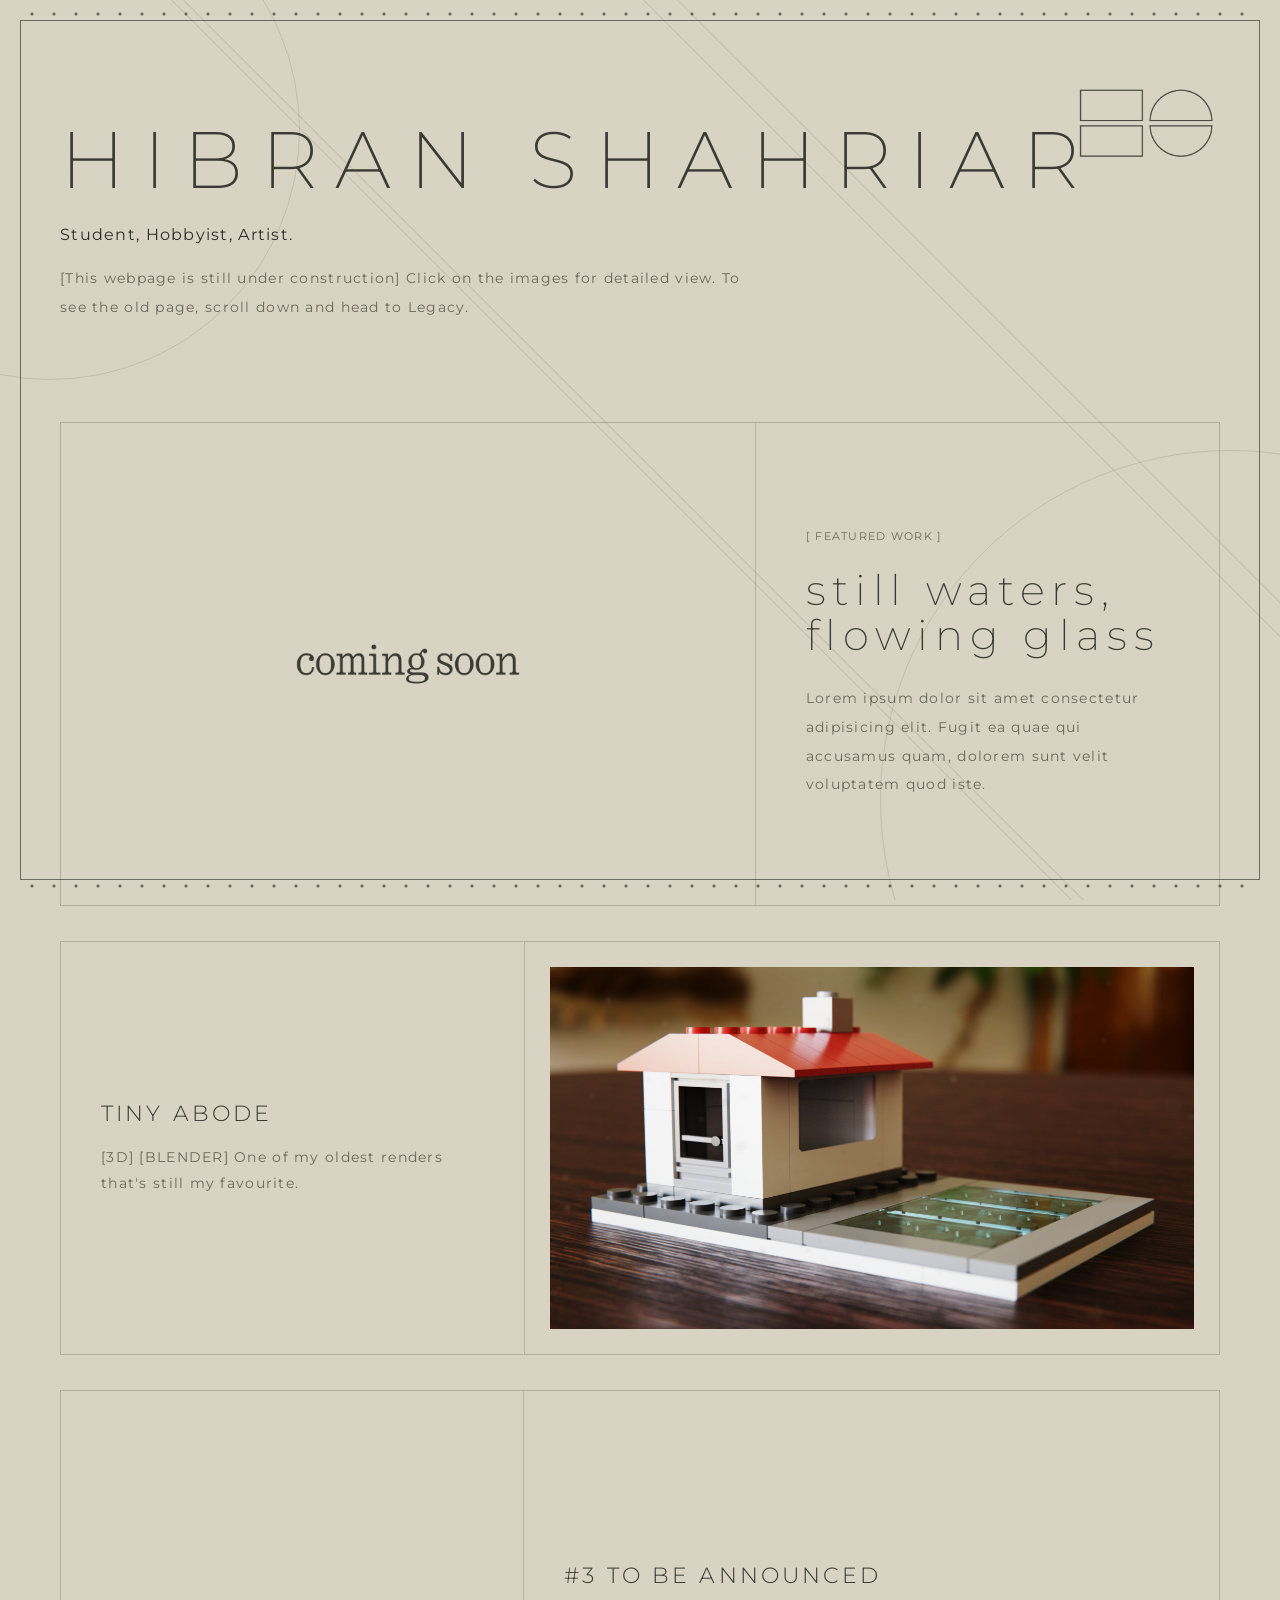
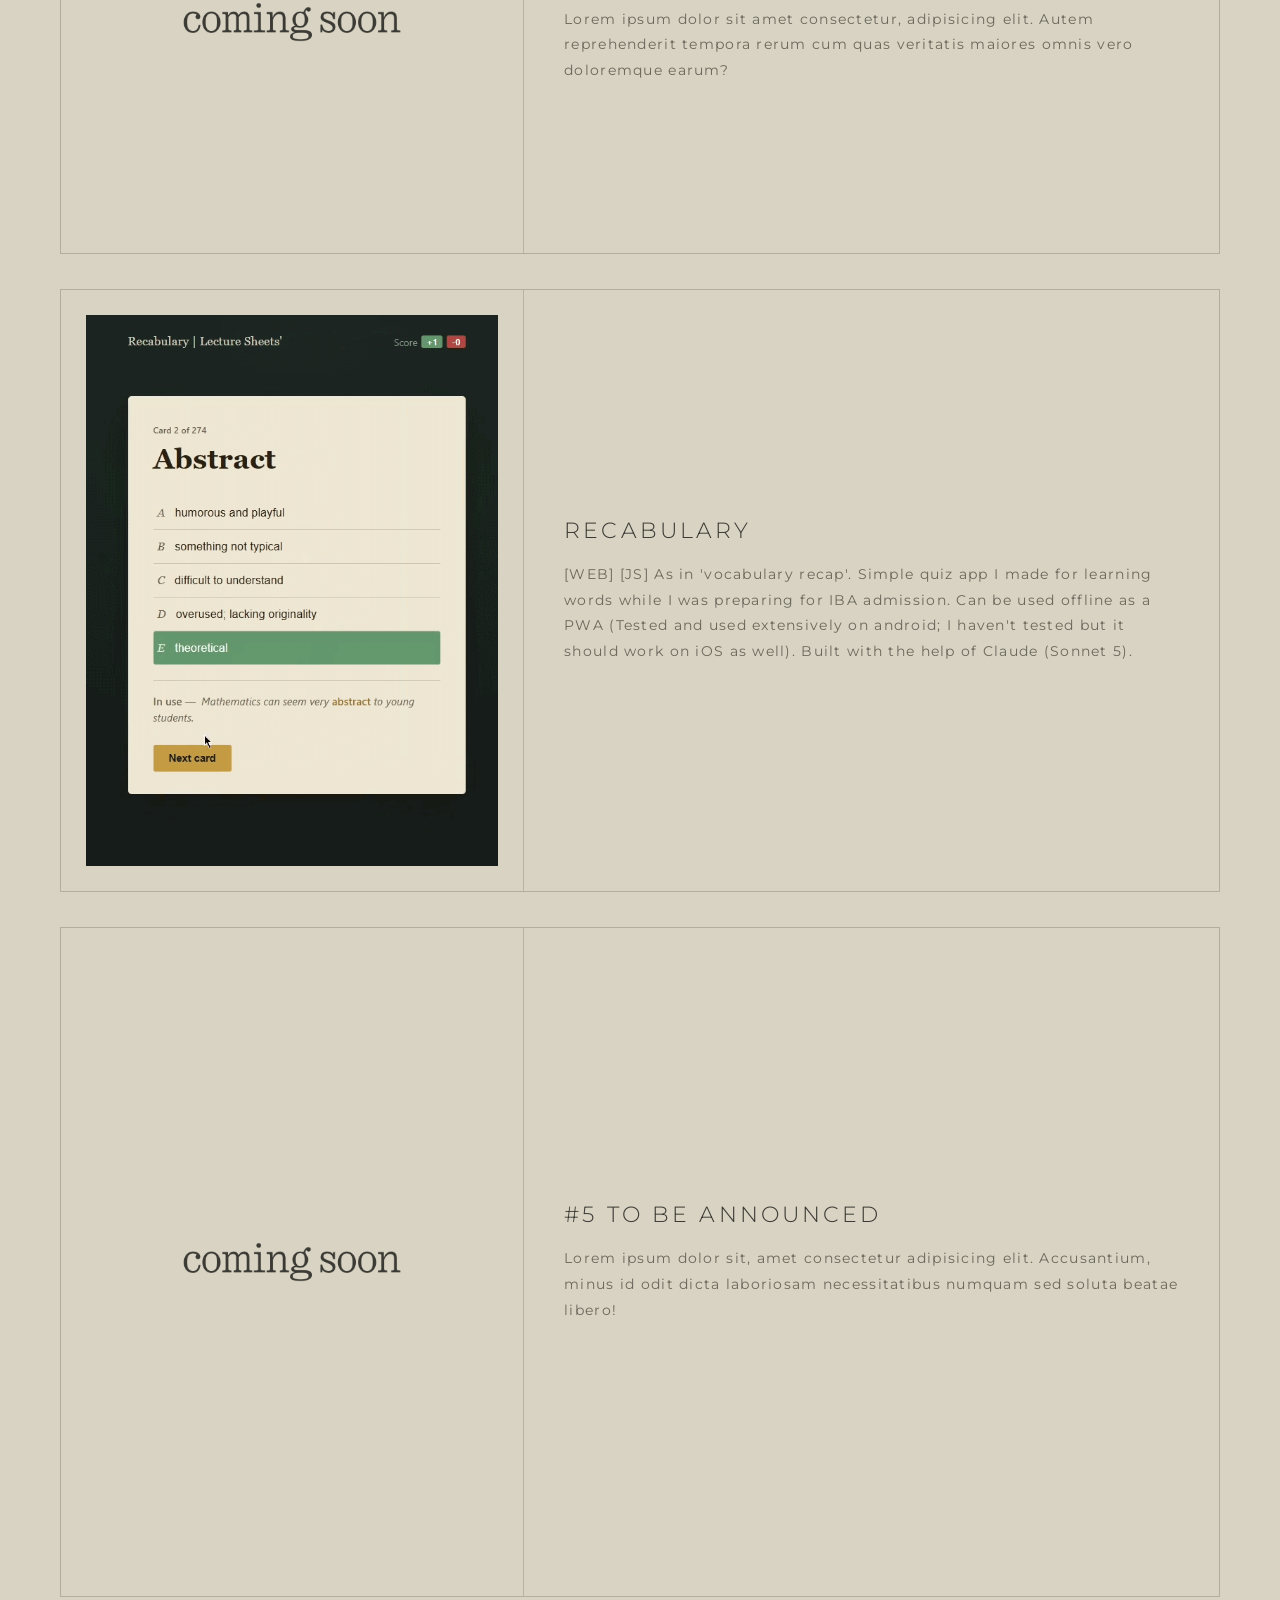
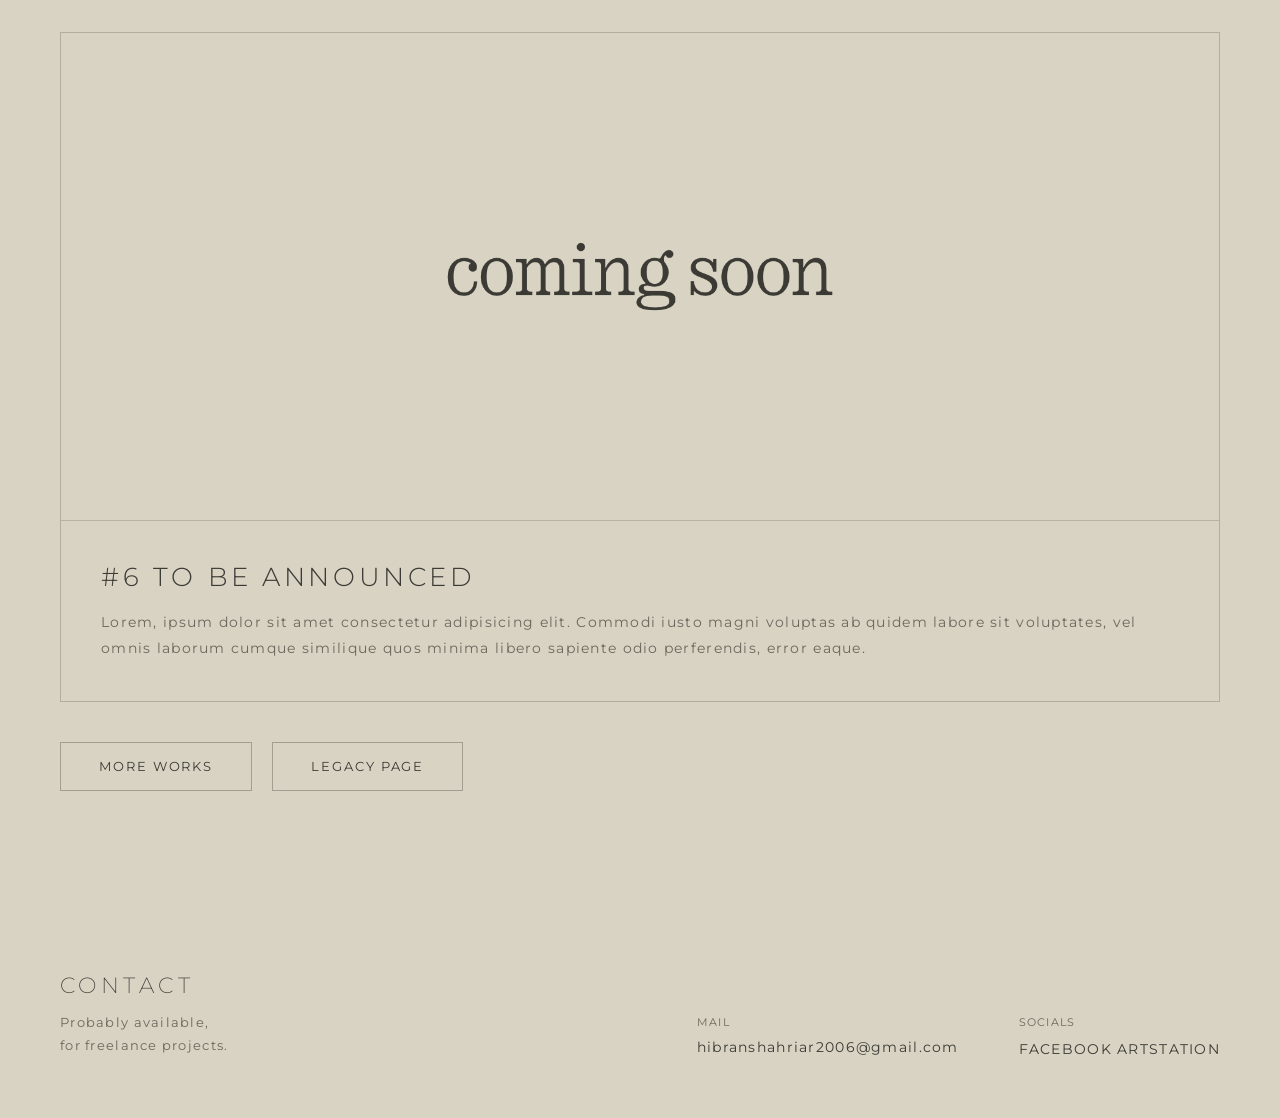
==== index.html @ c60bdb0a "Clarify construction notice on pages Updated the homepage and work details page copy to make the con" ====
<!DOCTYPE html>
<html lang="en">
<head>
<meta charset="UTF-8" />
<meta name="viewport" content="width=device-width, initial-scale=1.0" />

<title>Hibran Shahriar</title>

<link rel="preconnect" href="https://fonts.googleapis.com">
<link rel="preconnect" href="https://fonts.gstatic.com" crossorigin>

<link href="https://fonts.googleapis.com/css2?family=Montserrat:wght@200;300;400&display=swap" rel="stylesheet">
<link rel="icon" type="image/png" href="favicon.png">

<style>

:root{
    --bg: #d8d3c2;
    --text: #3b3a35;
    --muted: #6b685d;
    --line: rgba(50,50,45,0.12);
    --dark: #2d2c28;
}

*{
    margin:0;
    padding:0;
    box-sizing:border-box;
}

body{
    background: var(--bg);
    color: var(--text);
    font-family: "Montserrat", sans-serif;
    overflow-x:hidden;
    min-height:100vh;
    letter-spacing:0.08em;
    position:relative;
}

/* PAPER TEXTURE */

body::before{
    content:"";
    position:fixed;
    inset:0;
    opacity:0.08;
    pointer-events:none;

    background-image:
        repeating-linear-gradient(
            0deg,
            rgba(0,0,0,0.04) 0px,
            rgba(0,0,0,0.04) 1px,
            transparent 1px,
            transparent 3px
        ),
        repeating-linear-gradient(
            90deg,
            rgba(0,0,0,0.02) 0px,
            rgba(0,0,0,0.02) 1px,
            transparent 1px,
            transparent 4px
        );
}

/* TECHNICAL OVERLAY */

.overlay{
    position:fixed;
    inset:0;
    pointer-events:none;
    overflow:hidden;
}

.diagonal{
    position:absolute;
    width:200%;
    height:1px;
    background:var(--line);
    transform:rotate(45deg);
}

.d1{ top:10%; left:-40%; }
.d2{ top:28%; left:-30%; }
.d3{ top:52%; left:-50%; }
.d4{ top:72%; left:-35%; }

.circle{
    position:absolute;
    border:1px solid var(--line);
    border-radius:50%;
}

.c1{
    width:700px;
    height:700px;
    right:-300px;
    bottom:-250px;
}

.c2{
    width:500px;
    height:500px;
    left:-200px;
    top:-120px;
}

/* FRAME */

.frame{
    position:fixed;
    inset:20px;
    border:1px solid rgba(20,20,20,0.55);
    pointer-events:none;
}

.frame::before,
.frame::after{
    content:"";
    position:absolute;
    left:0;
    width:100%;
    height:10px;

    background-image:
    radial-gradient(circle, rgba(30,30,30,0.6) 1px, transparent 2px);

    background-size:22px 10px;
}

.frame::before{
    top:-12px;
}

.frame::after{
    bottom:-12px;
}

/* MAIN */

main{
    width:min(1400px, calc(100% - 120px));
    margin:0 auto;
    padding-top:120px;
    padding-bottom:180px;
}

/* HERO */

.hero{
    margin-bottom:100px;
}

.hero-title{
    font-size:5rem;
    font-weight:200;
    letter-spacing:0.22em;
    line-height:1;
    margin-bottom:25px;
}

.hero-oneliner{
    font-size:1rem;
    color:var(--dark);
    margin-bottom:20px;
}

.hero-description{
    max-width:700px;
    color:var(--muted);
    line-height:2;
    font-size:0.9rem;
}

/* WORKS */

.works{
    display:flex;
    flex-direction:column;
    gap:35px;
}

/* FEATURED CARD */

.featured-card{
    display:grid;
    grid-template-columns:60% 40%;
    border:1px solid rgba(0,0,0,0.18);
    min-height:420px;
}

.featured-image{
    display:flex;
    justify-content:center;
    align-items:center;
    padding:30px;
    border-right:1px solid rgba(0,0,0,0.15);
    min-width:0;
}

.featured-image a{
    width:100%;
    height:100%;
    display:flex;
    justify-content:center;
    align-items:center;
}

.featured-image img{
    max-width:100%;
    max-height:100%;
    object-fit:contain;
    display:block;
}

.featured-content{
    padding:50px;
    display:flex;
    flex-direction:column;
    justify-content:center;
    min-width:0;
}

.featured-label{
    font-size:0.7rem;
    color:var(--muted);
    margin-bottom:25px;
}

.featured-title{
    font-size:2.6rem;
    font-weight:200;
    letter-spacing:0.16em;
    line-height:1.1;
    margin-bottom:25px;
    overflow-wrap:break-word;
}

.featured-description{
    color:var(--muted);
    line-height:2;
    font-size:0.9rem;
}

/* SMALL WORKS */

.work-card{
    display:grid;
    grid-template-columns:40% 60%;
    border:1px solid rgba(0,0,0,0.18);
    min-height:240px;
}

.work-image{
    padding:25px;
    border-right:1px solid rgba(0,0,0,0.15);

    display:flex;
    justify-content:center;
    align-items:center;
    min-width:0;
}

.work-image a{
    width:100%;
    height:100%;
    display:flex;
    justify-content:center;
    align-items:center;
}

.work-image img{
    max-width:100%;
    max-height:100%;
    object-fit:contain;
    display:block;
}

.work-content{
    padding:40px;
    display:flex;
    flex-direction:column;
    justify-content:center;
    min-width:0;
}

.work-title{
    font-size:1.4rem;
    font-weight:300;
    letter-spacing:0.14em;
    margin-bottom:18px;
    overflow-wrap:break-word;
}

.work-description{
    color:var(--muted);
    line-height:1.9;
    font-size:0.85rem;
}

/* BUTTONS */

.button-row{
    margin-top:40px;
    display:flex;
    gap:20px;
}

.ui-button{
    background:none;
    border:1px solid rgba(0,0,0,0.25);
    color:var(--text);

    padding:16px 38px;

    font-family:inherit;
    font-size:0.8rem;
    letter-spacing:0.15em;

    cursor:pointer;
    transition:0.25s;
}

.ui-button:hover{
    background:rgba(0,0,0,0.08);
}

/* FOOTER */

footer{
    width:min(1400px, calc(100% - 120px));
    margin:0 auto;

    padding-bottom:60px;

    display:flex;
    justify-content:space-between;
    align-items:flex-end;
}

.footer-left h2{
    font-size:1.4rem;
    font-weight:200;
    letter-spacing:0.2em;
    margin-bottom:12px;
}

.footer-left p{
    color:var(--muted);
    line-height:1.8;
    font-size:0.8rem;
}

.footer-right{
    display:flex;
    gap:60px;
}

.footer-block span{
    display:block;
    margin-bottom:10px;
    color:var(--muted);
    font-size:0.7rem;
}

.footer-block a,
.footer-block p{
    font-size:0.85rem;
    color:var(--text);
    text-decoration:none;
}

/* RESPONSIVE */

@media(max-width:1000px){

    .featured-card,
    .work-card{
        grid-template-columns:1fr;
    }

    .featured-image,
    .work-image{
        border-right:none;
        border-bottom:1px solid rgba(0,0,0,0.15);
    }

    .hero-title{
        font-size:3rem;
    }
}

/* Featured title is 2.6rem with wide letter-spacing, so a single long
   word (e.g. "ANNOUNCED") needs more width than the 40% content column
   has between roughly 1001px and 1200px viewport width. Step it down
   just in that range so it wraps cleanly instead of forcing the column
   wider than the card. */
@media(min-width:1001px) and (max-width:1200px){
    .featured-title{
        font-size:1.9rem;
    }
}

@media(max-width:480px){
    .featured-title{
        font-size:1.4rem;
    }
}

@media(max-width:700px){

    main,
    footer{
        width:calc(100% - 50px);
    }

    .hero-title{
        font-size:2.3rem;
    }

    .button-row{
        flex-direction:column;
    }

    footer{
        flex-direction:column;
        align-items:flex-start;
        gap:40px;
    }

    .footer-right{
        flex-direction:column;
        gap:25px;
    }
}

.top-logo{
    position:fixed;
    top:48px;
    right:60px;

    width:150px;
    height:150px;

    display:flex;
    justify-content:center;
    align-items:center;

    z-index:50;
}

.top-logo img{
    width:100%;
    height:100%;
    object-fit:contain;

    opacity:0.9;
}


/* RESPONSIVE */

@media(max-width:700px){

    .top-logo{
        top:35px;
        right:25px;

        width:34px;
        height:34px;
    }

}

.ui-button{
    display:inline-flex;
    justify-content:center;
    align-items:center;

    text-decoration:none;
}

.work-card.reverse .work-image{
    order:2;
    border-right:none;
    border-left:1px solid rgba(0,0,0,0.15);
}

.work-card.reverse .work-content{
    order:1;
}

/* On mobile the card stacks into a single column. Without this, the
   unconditional order/border rules above (needed for the desktop
   side-by-side reverse layout) would carry over and put the text
   above the image, with a stray left border, on every reverse card. */
@media(max-width:1000px){
    .work-card.reverse .work-image{
        order:0;
        border-left:none;
        border-right:none;
        border-bottom:1px solid rgba(0,0,0,0.15);
    }

    .work-card.reverse .work-content{
        order:0;
    }
}

.vertical-work-card{
    border:1px solid rgba(0,0,0,0.18);

    display:flex;
    flex-direction:column;

    min-height:500px;
}

.vertical-work-image{
    width:100%;

    padding:30px;

    border-bottom:1px solid rgba(0,0,0,0.15);

    display:flex;
    justify-content:center;
    align-items:center;
}

.vertical-work-image a{
    width:100%;

    display:flex;
    justify-content:center;
    align-items:center;
}

.vertical-work-image img{
    width:100%;
    height:auto;

    display:block;

    object-fit:contain;
}

.vertical-work-content{
    padding:40px;
}

.vertical-work-title{
    font-size:1.6rem;
    font-weight:300;
    letter-spacing:0.14em;

    margin-bottom:18px;
    overflow-wrap:break-word;
}

.vertical-work-description{
    color:var(--muted);

    line-height:1.9;

    font-size:0.85rem;
}

</style>
</head>

<body>

<div class="overlay">
    <div class="diagonal d1"></div>
    <div class="diagonal d2"></div>
    <div class="diagonal d3"></div>
    <div class="diagonal d4"></div>

    <div class="circle c1"></div>
    <div class="circle c2"></div>
</div>

<div class="frame"></div>

<div class="top-logo">
    <img src="logo_s.png" alt="Logo">
</div>

<main>

    <section class="hero">

        <h1 class="hero-title">
            HIBRAN SHAHRIAR
        </h1>

        <p class="hero-oneliner">
            Student, Hobbyist, Artist.
        </p>

        <p class="hero-description">
            [This webpage is still under construction] Click on the images for detailed view. To see the old page, scroll down and head to Legacy.
        </p>

    </section>

    <section class="works">

        <article class="featured-card">

            <div class="featured-image">
                <a href="#">
                    <img src="tba_h.png">
                </a>
            </div>

            <div class="featured-content">

                <div class="featured-label">
                    [ FEATURED WORK ]
                </div>

                <h2 class="featured-title">
                    still waters,<br>
                    flowing glass
                </h2>

                <p class="featured-description">
                    Lorem ipsum dolor sit amet consectetur adipisicing elit. Fugit ea quae qui accusamus quam, dolorem sunt velit voluptatem quod iste.
                </p>

            </div>

        </article>

        <article class="work-card reverse">
            <div class="work-image">
                <a href="https://www.artstation.com/artwork/PoAOP1" target="_blank">
                    <img src="./assets/tiny_abode.jpg">
                </a>
            </div>

            <div class="work-content">

                <h3 class="work-title">
                    TINY ABODE
                </h3>

                <p class="work-description">
                    [3D] [BLENDER] One of my oldest renders that's still my favourite.
                </p>

            </div>
        </article>

        <article class="work-card">

            <div class="work-image">
                <a href="#">
                    <img src="tba_s.png">
                </a>
            </div>

            <div class="work-content">

                <h3 class="work-title">
                    #3 TO BE ANNOUNCED
                </h3>

                <p class="work-description">
                    Lorem ipsum dolor sit amet consectetur, adipisicing elit. Autem reprehenderit tempora rerum cum quas veritatis maiores omnis vero doloremque earum?
                </p>

            </div>

        </article>

        <article class="work-card">

            <div class="work-image">
                <a href="https://hibranshahriar.github.io/recabulary/" target="_blank">
                    <img src="./assets/rb_play.gif">
                </a>
            </div>

            <div class="work-content">

                <h3 class="work-title">
                    RECABULARY
                </h3>

                <p class="work-description">
                    [WEB] [JS] As in 'vocabulary recap'. Simple quiz app I made for learning words while I was preparing for IBA admission. Can be used offline as a PWA (Tested and used extensively on android; I haven't tested but it should work on iOS as well). Built with the help of Claude (Sonnet 5).

            </div>

        </article>

        <article class="work-card">

            <div class="work-image">
                <a href="#">
                    <img src="tba_p.png">
                </a>
            </div>

            <div class="work-content">

                <h3 class="work-title">
                    #5 TO BE ANNOUNCED
                </h3>

                <p class="work-description">
                    Lorem ipsum dolor sit, amet consectetur adipisicing elit. Accusantium, minus id odit dicta laboriosam necessitatibus numquam sed soluta beatae libero!
                </p>

            </div>

        </article>

        <article class="vertical-work-card">

            <div class="vertical-work-image">
                <a href="#">
                    <img src="tba_w.png" alt="">
                </a>
            </div>

            <div class="vertical-work-content">

                <h3 class="vertical-work-title">
                    #6 TO BE ANNOUNCED
                </h3>

                <p class="vertical-work-description">
                    Lorem, ipsum dolor sit amet consectetur adipisicing elit. Commodi iusto magni voluptas ab quidem labore sit voluptates, vel omnis laborum cumque similique quos minima libero sapiente odio perferendis, error eaque.
                </p>

            </div>

        </article>

    </section>

    <div class="button-row">

        <a href="./more/index.html" class="ui-button">
            MORE WORKS
        </a>

        <a href="./legacy/index.html" class="ui-button" target="_blank">
            LEGACY PAGE
        </a>

    </div>

</main>

<footer>

    <div class="footer-left">

        <h2>
            CONTACT
        </h2>

        <p>
            Probably available,<br>
            for freelance projects.
        </p>

    </div>

    <div class="footer-right">

        <div class="footer-block">
            <span>MAIL</span>
            <p>hibranshahriar2006@gmail.com</p>
        </div>

        <div class="footer-block">
            <span>SOCIALS</span>
            <a href="https://www.facebook.com/hibran.shahriar" target="_blank">FACEBOOK</a>
            <a href="https://www.artstation.com/epycxt" target="_blank">ARTSTATION</a>
        </div>

    </div>

</footer>

</body>
</html>
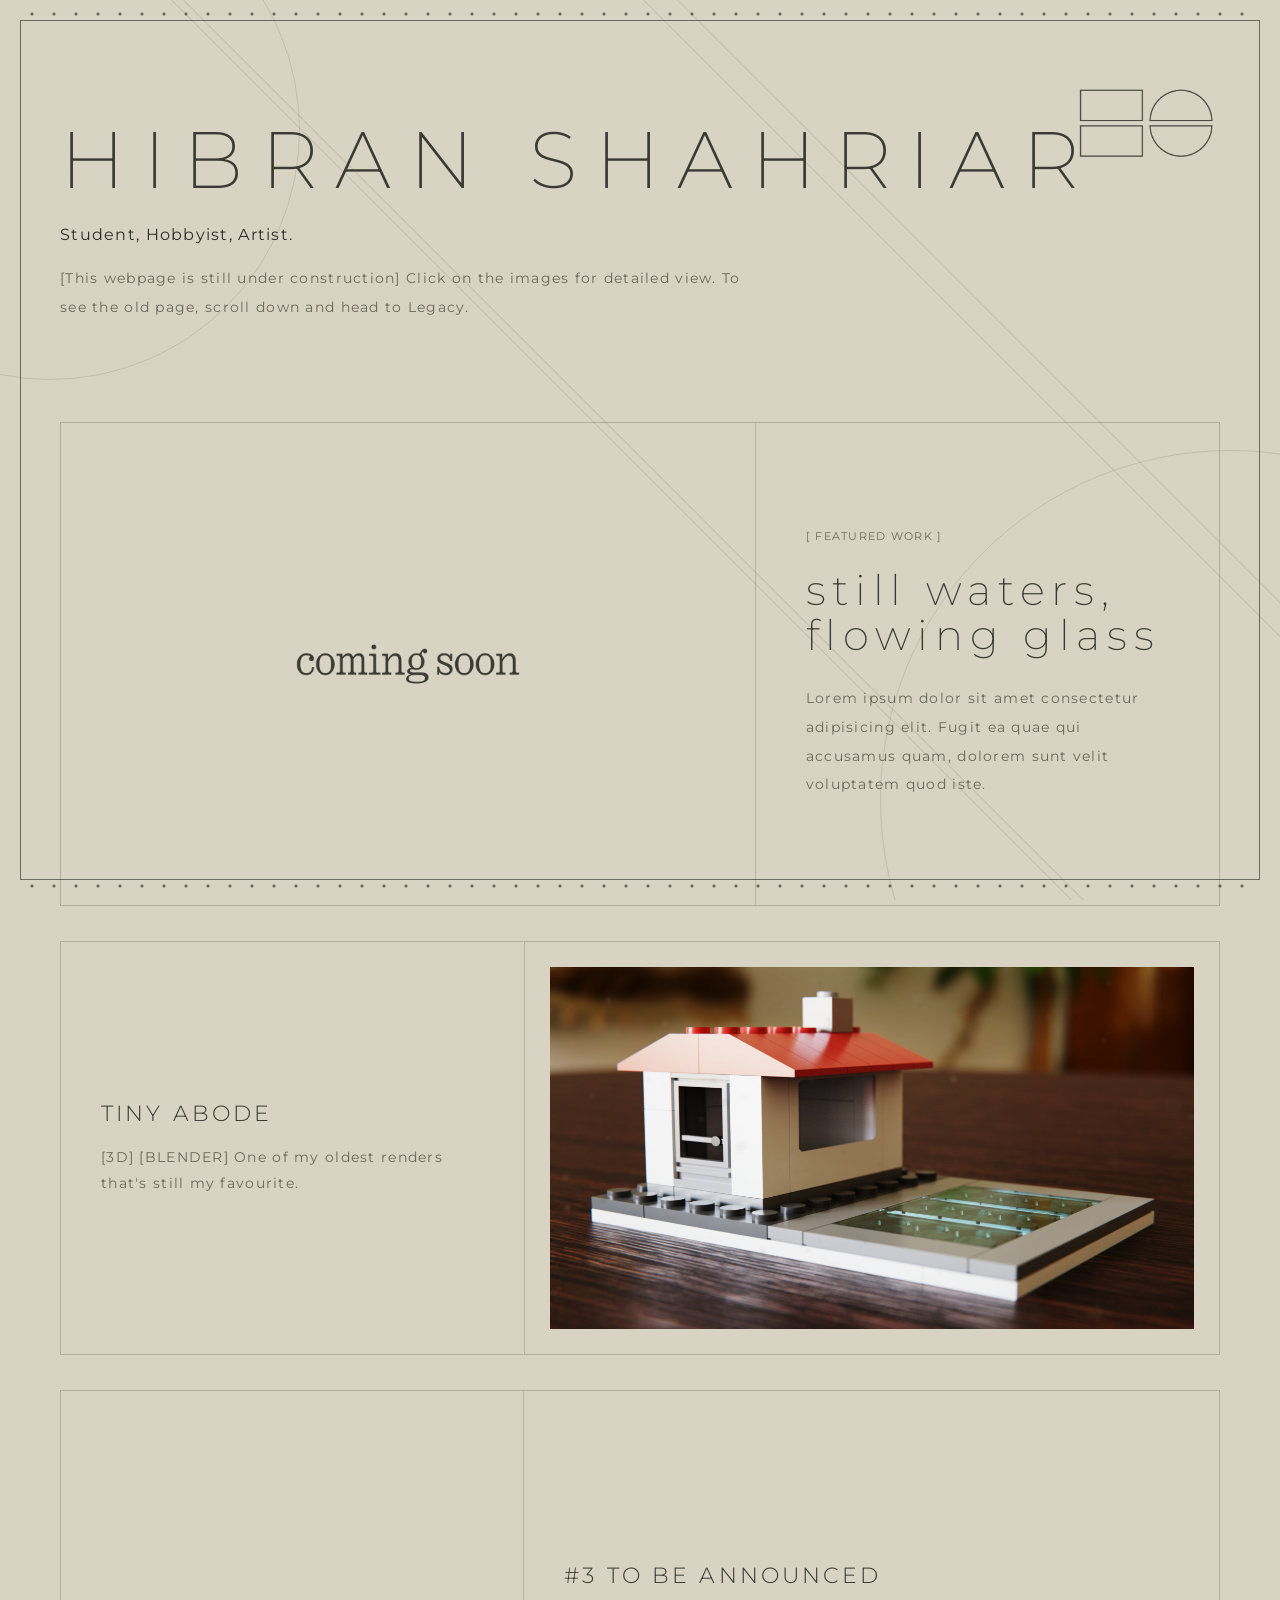
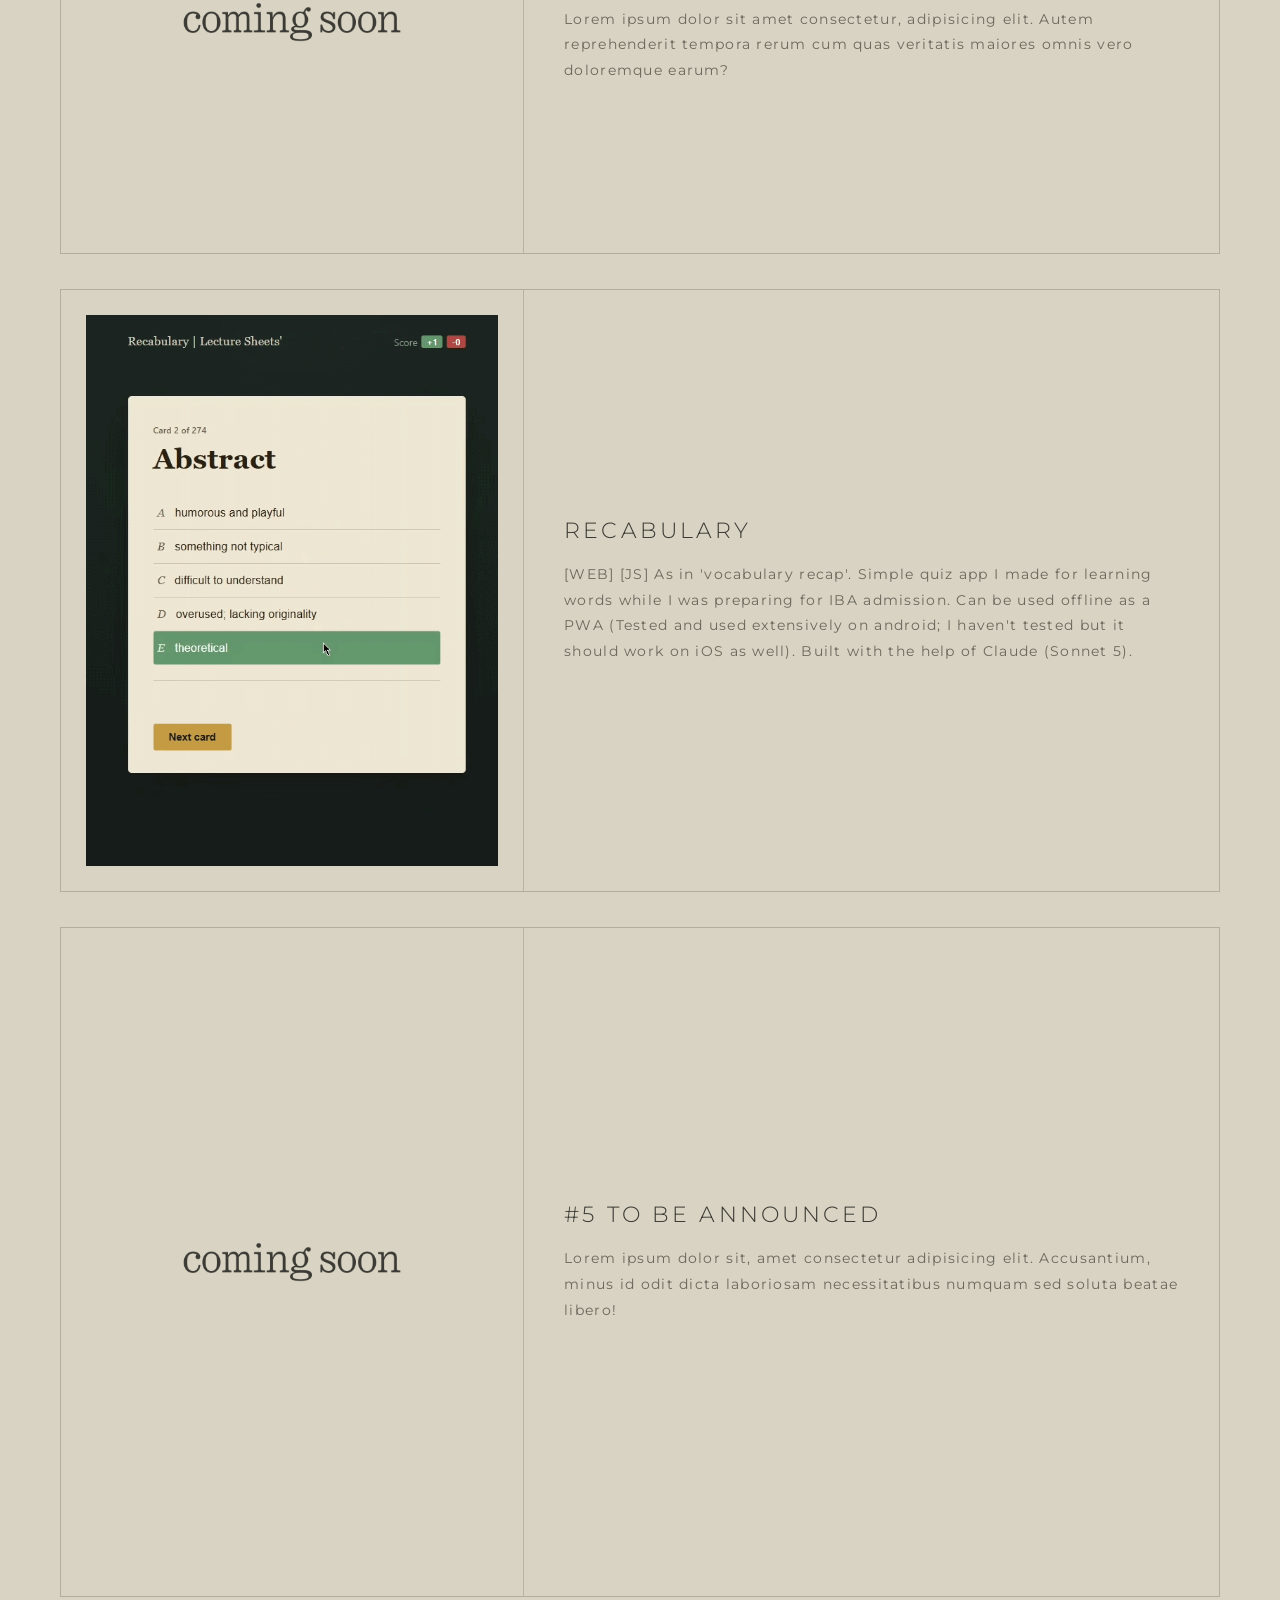
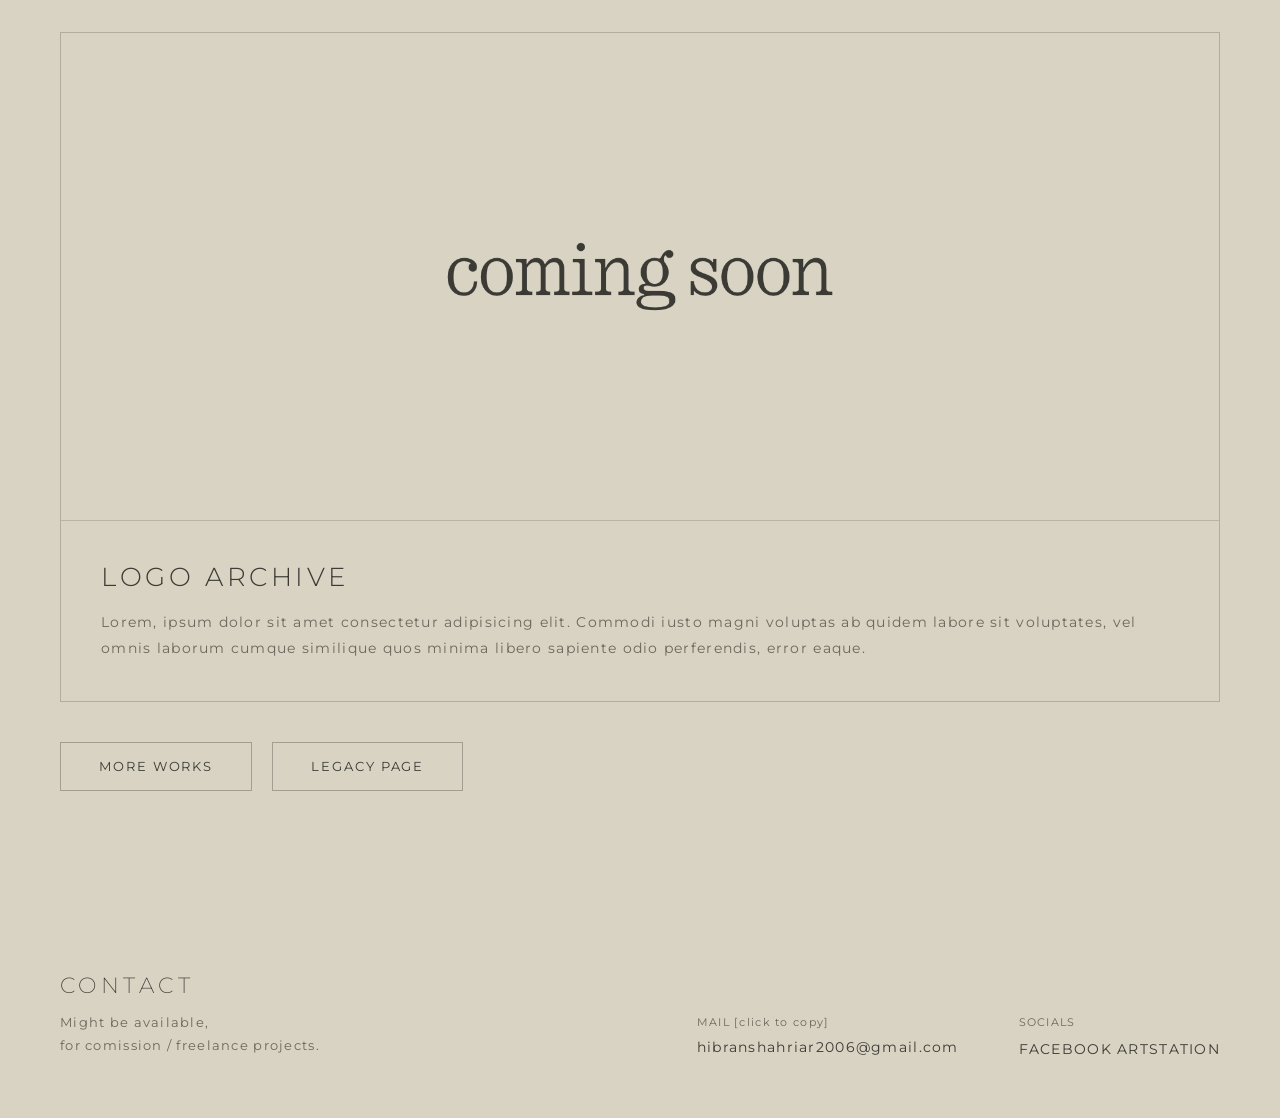
==== commit e00d2a5d: "Add logo archive and email copy interaction This adds a new logo archive page with bundled logo asse" ====
--- a/index.html
+++ b/index.html
@@ -567,6 +567,19 @@
     font-size:0.85rem;
 }
 
+.copy-email{
+    cursor:pointer;
+    transition:color 0.25s;
+}
+
+.copy-email:hover{
+    color:var(--dark);
+}
+
+.copy-email.copied{
+    color:#a87d2f;
+}
+
 </style>
 </head>
 
@@ -723,7 +736,7 @@
         <article class="vertical-work-card">
 
             <div class="vertical-work-image">
-                <a href="#">
+                <a href="./logos/logos.html">
                     <img src="tba_w.png" alt="">
                 </a>
             </div>
@@ -731,7 +744,7 @@
             <div class="vertical-work-content">
 
                 <h3 class="vertical-work-title">
-                    #6 TO BE ANNOUNCED
+                    LOGO ARCHIVE
                 </h3>
 
                 <p class="vertical-work-description">
@@ -767,8 +780,8 @@
         </h2>
 
         <p>
-            Probably available,<br>
-            for freelance projects.
+            Might be available,<br>
+            for comission / freelance projects.
         </p>
 
     </div>
@@ -776,8 +789,8 @@
     <div class="footer-right">
 
         <div class="footer-block">
-            <span>MAIL</span>
-            <p>hibranshahriar2006@gmail.com</p>
+            <span>MAIL [click to copy]</span>
+            <p class="copy-email" data-email="hibranshahriar2006@gmail.com" tabindex="0" role="button" title="Click to copy">hibranshahriar2006@gmail.com</p>
         </div>
 
         <div class="footer-block">
@@ -790,5 +803,48 @@
 
 </footer>
 
+<script>
+function copyEmail(el){
+    const email = el.dataset.email;
+
+    function showCopied(){
+        el.textContent = "Copied!";
+        el.classList.add("copied");
+        clearTimeout(el._copyTimeout);
+        el._copyTimeout = setTimeout(() => {
+            el.textContent = email;
+            el.classList.remove("copied");
+        }, 1500);
+    }
+
+    if (navigator.clipboard && navigator.clipboard.writeText){
+        navigator.clipboard.writeText(email).then(showCopied).catch(() => fallbackCopy(email, showCopied));
+    } else {
+        fallbackCopy(email, showCopied);
+    }
+}
+
+function fallbackCopy(text, done){
+    const temp = document.createElement("textarea");
+    temp.value = text;
+    temp.style.position = "fixed";
+    temp.style.opacity = "0";
+    document.body.appendChild(temp);
+    temp.select();
+    try { document.execCommand("copy"); done(); } catch (e) {}
+    document.body.removeChild(temp);
+}
+
+document.querySelectorAll(".copy-email").forEach(el => {
+    el.addEventListener("click", () => copyEmail(el));
+    el.addEventListener("keydown", e => {
+        if (e.key === "Enter" || e.key === " "){
+            e.preventDefault();
+            copyEmail(el);
+        }
+    });
+});
+</script>
+
 </body>
 </html>
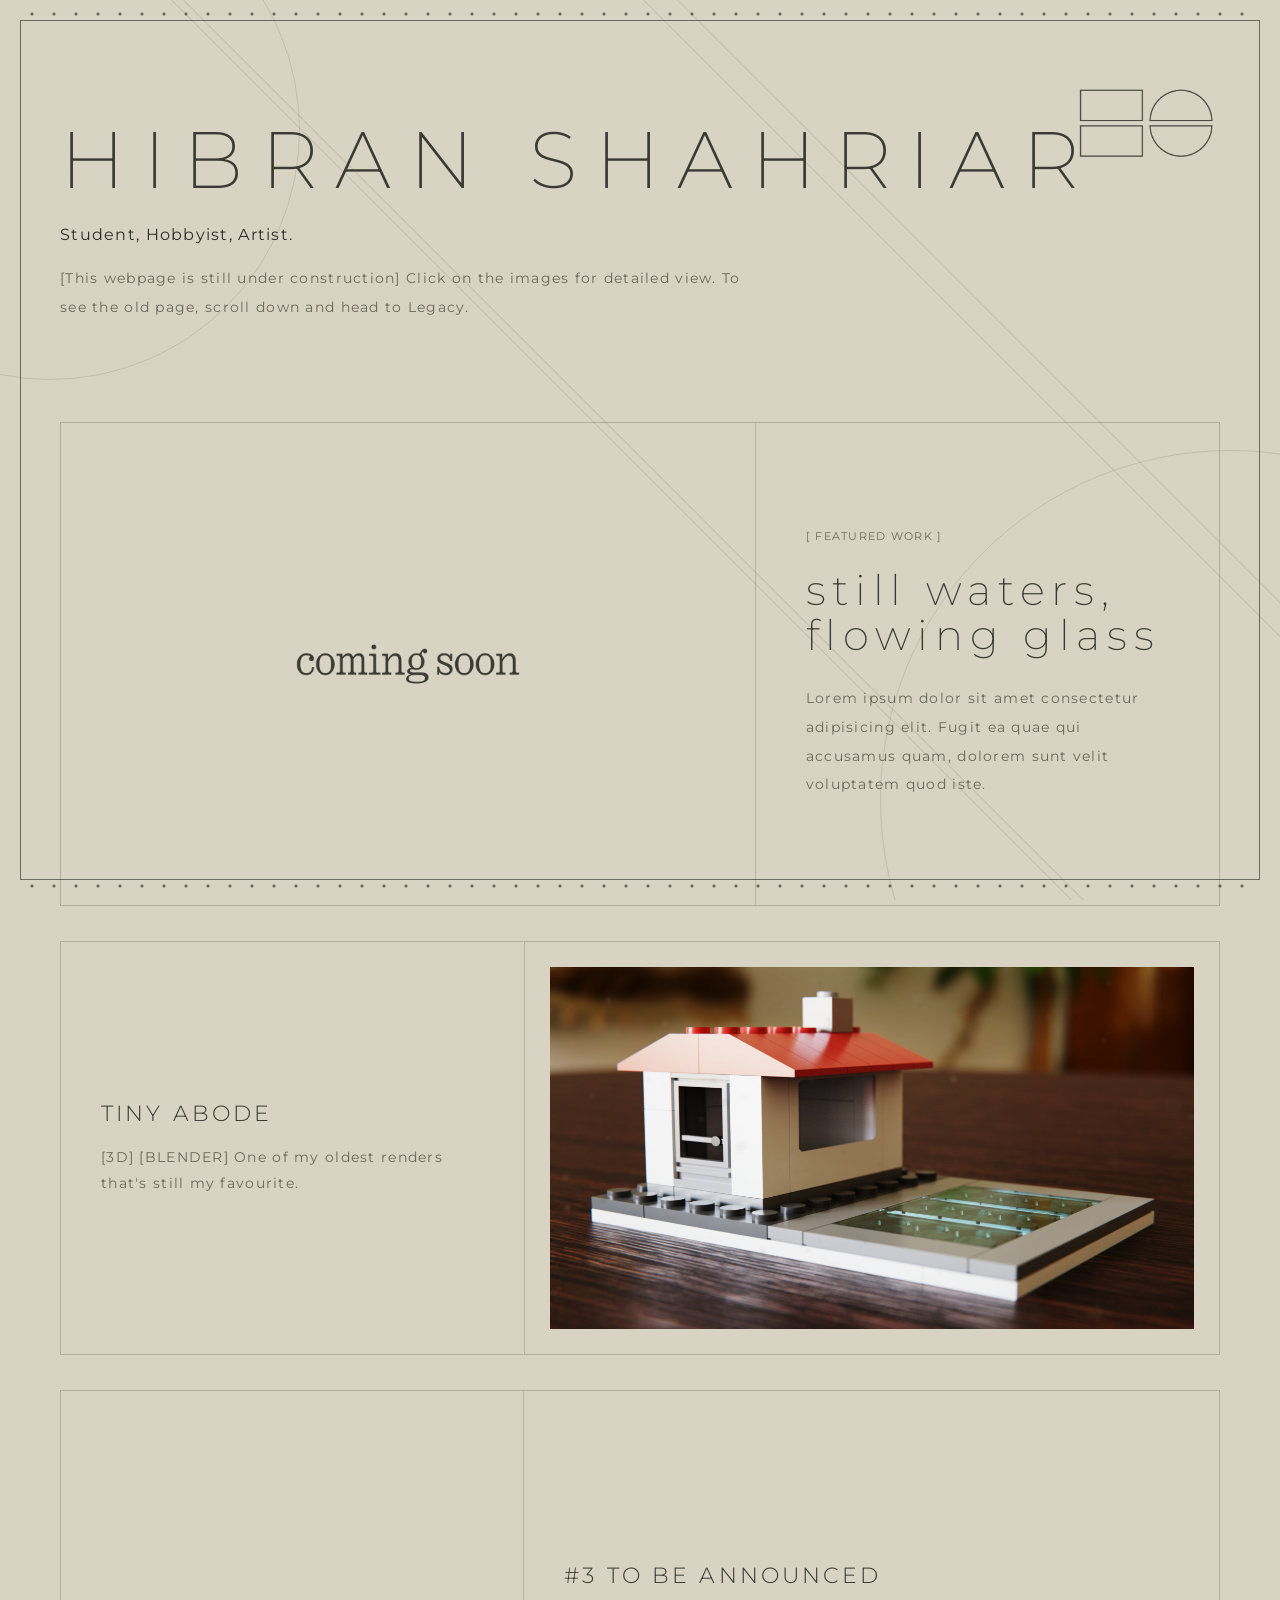
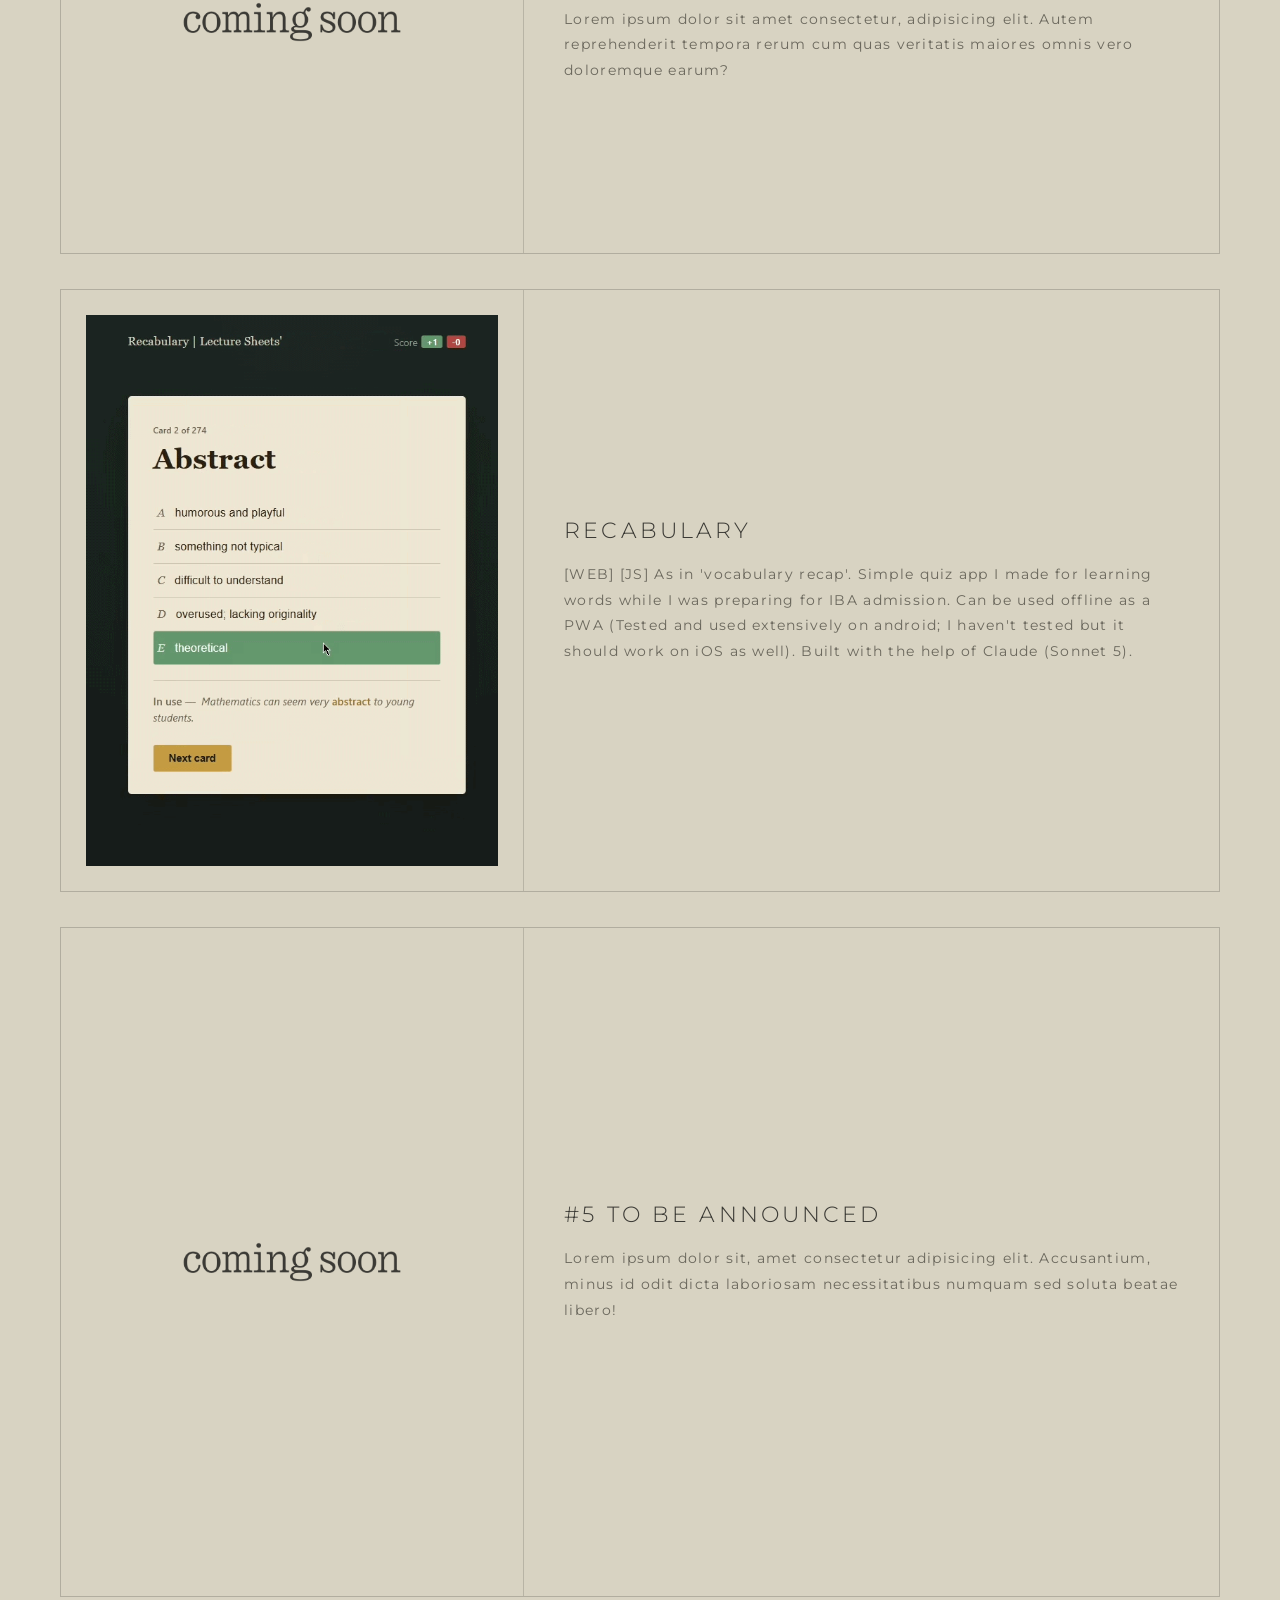
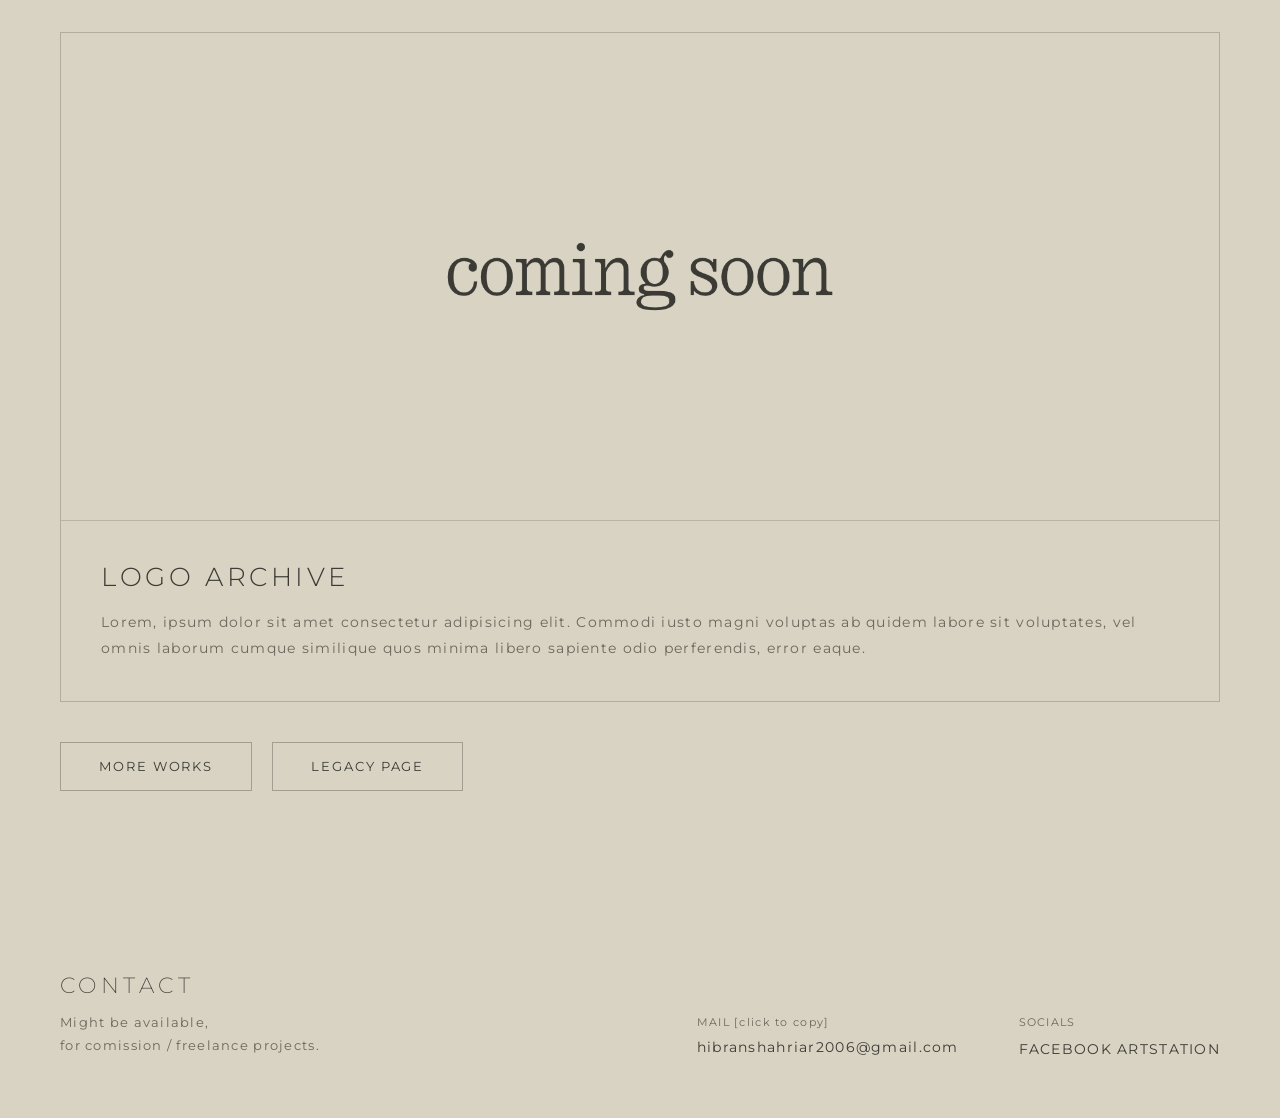
==== commit 7231f0d6: "Update links and copy feedback text This commit updates internal navigation links to use directory-s" ====
--- a/index.html
+++ b/index.html
@@ -736,7 +736,7 @@
         <article class="vertical-work-card">
 
             <div class="vertical-work-image">
-                <a href="./logos/logos.html">
+                <a href="./logos/">
                     <img src="tba_w.png" alt="">
                 </a>
             </div>
@@ -759,11 +759,11 @@
 
     <div class="button-row">
 
-        <a href="./more/index.html" class="ui-button">
+        <a href="./more/" class="ui-button">
             MORE WORKS
         </a>
 
-        <a href="./legacy/index.html" class="ui-button" target="_blank">
+        <a href="./legacy/" class="ui-button" target="_blank">
             LEGACY PAGE
         </a>
 
@@ -808,7 +808,7 @@
     const email = el.dataset.email;
 
     function showCopied(){
-        el.textContent = "Copied!";
+        el.textContent = "[copied]";
         el.classList.add("copied");
         clearTimeout(el._copyTimeout);
         el._copyTimeout = setTimeout(() => {
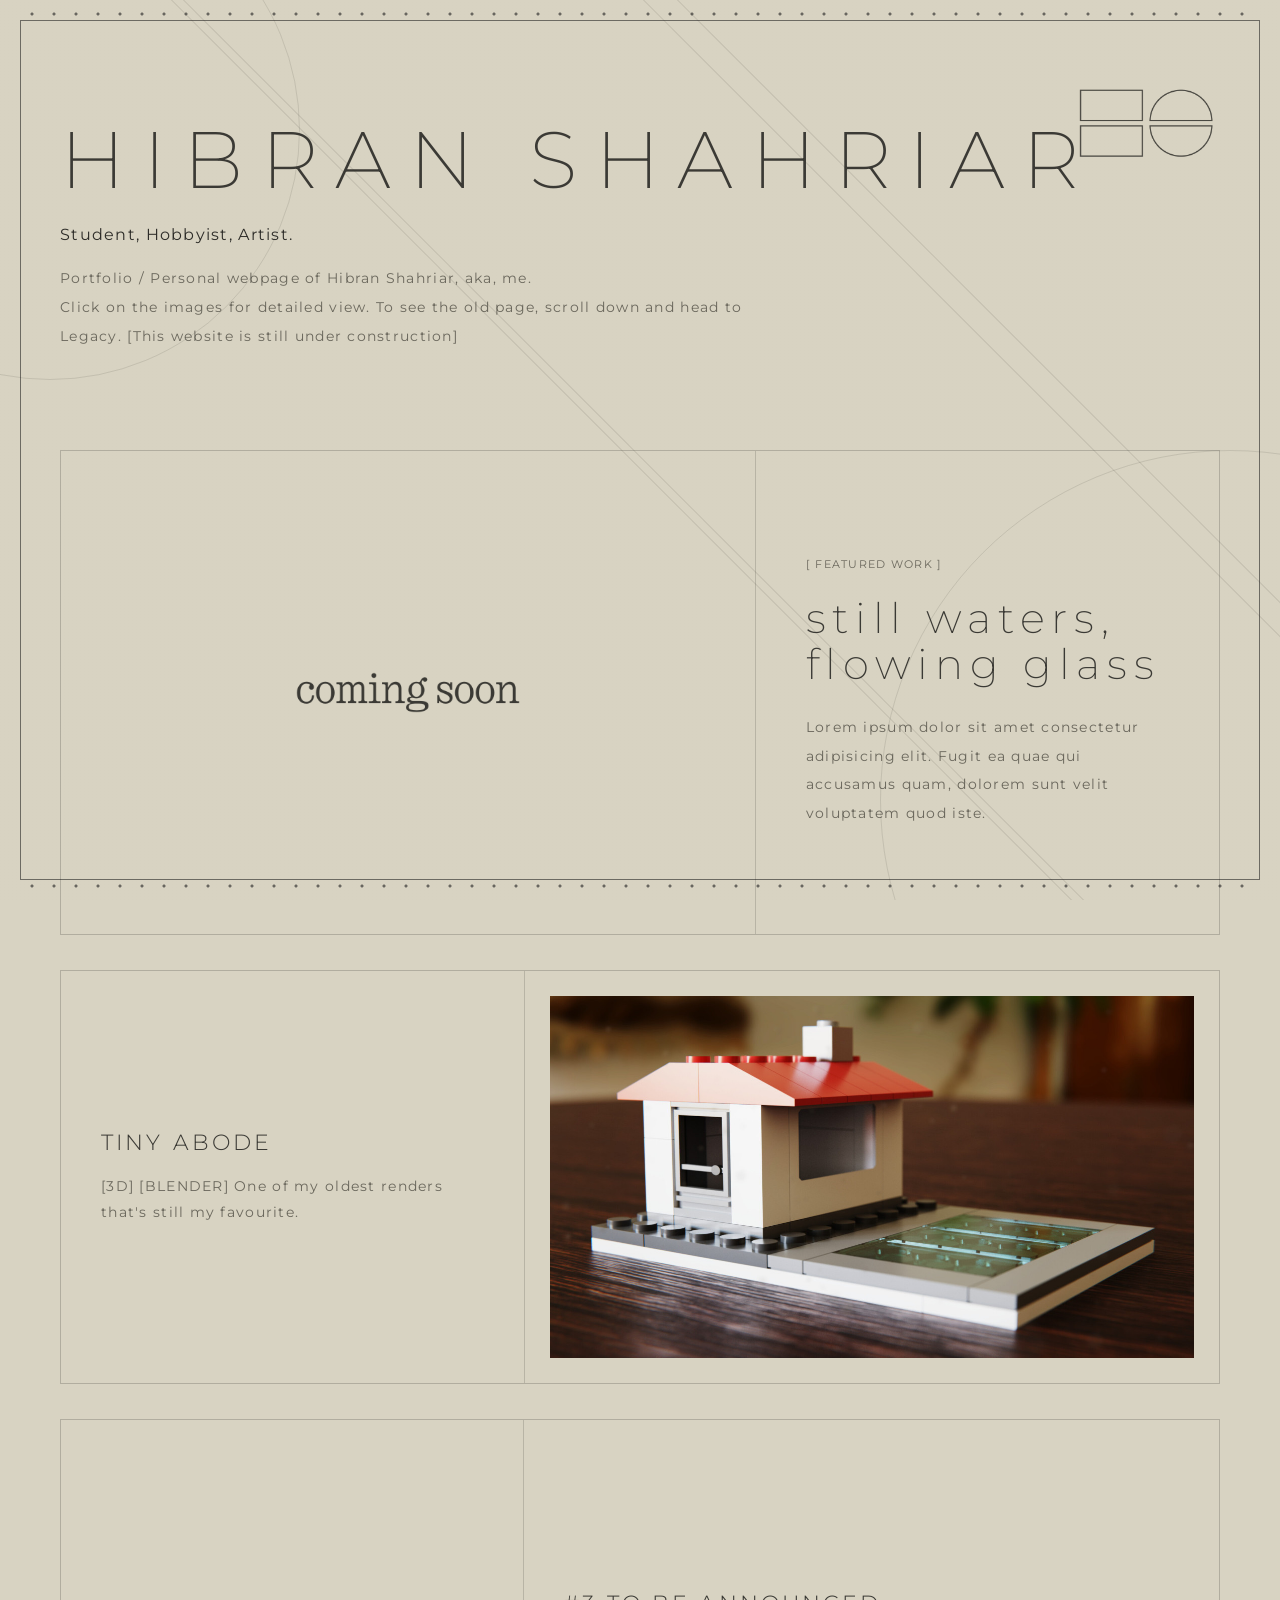
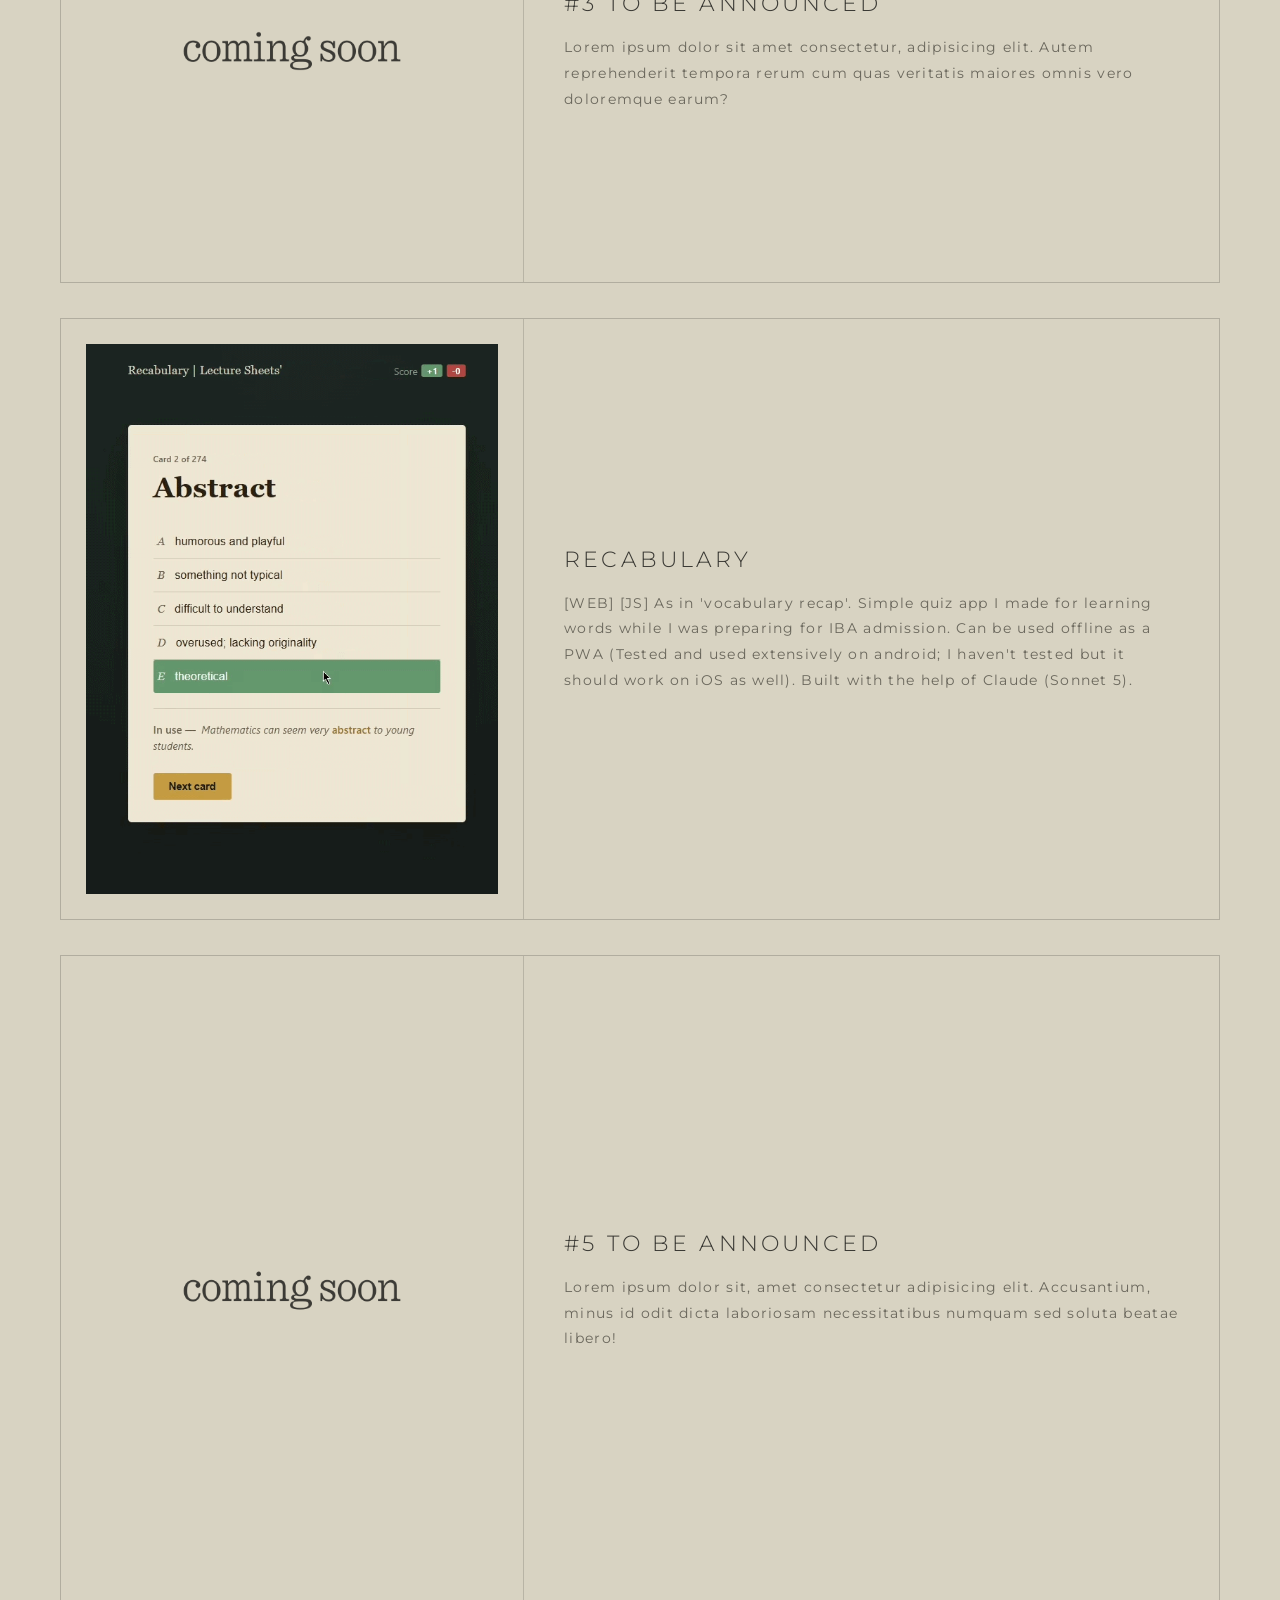
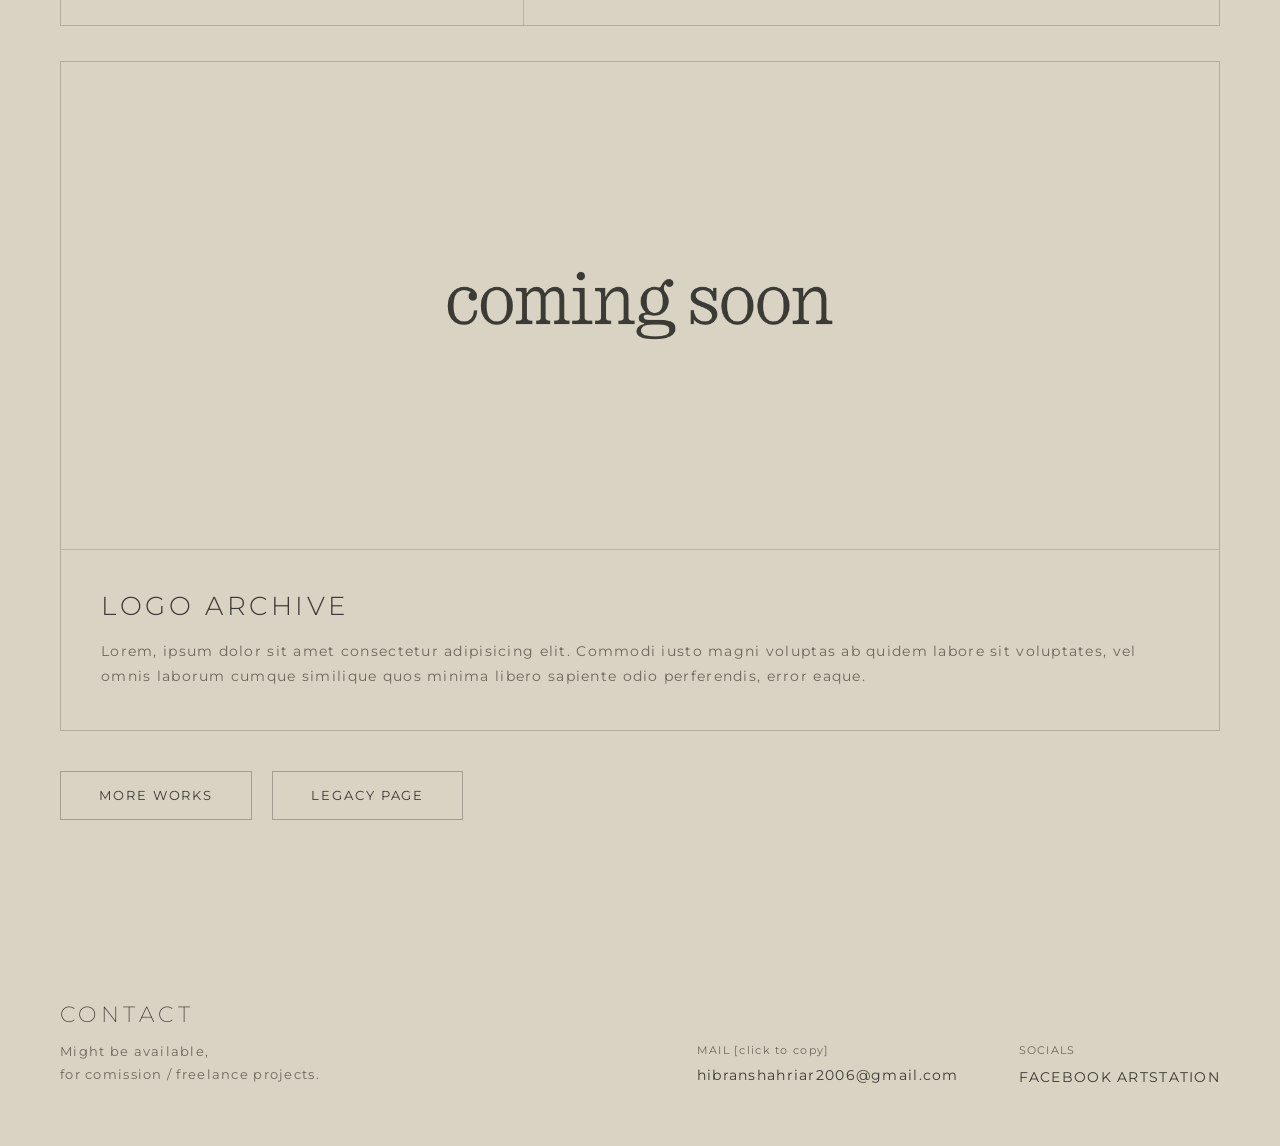
==== commit 406401df: "Add SEO metadata and site info This update adds structured data, a sitemap, and robots configuration" ====
--- a/index.html
+++ b/index.html
@@ -5,6 +5,23 @@
 <meta name="viewport" content="width=device-width, initial-scale=1.0" />
 
 <title>Hibran Shahriar</title>
+
+<script type="application/ld+json">
+{
+  "@context": "https://schema.org",
+  "@type": "Person",
+  "name": "Hibran Shahriar",
+  "url": "https://hibranshahriar.github.io/",
+  "jobTitle": "Artist",
+  "sameAs": [
+    "https://github.com/hibranshahriar",
+    "https://www.artstation.com/epycxt",
+    "https://x.com/EpycXt",
+    "https://www.facebook.com/hibran.shahriar/"
+  ],
+  "knowsAbout": ["3D Rendering", "Art", "Web Development"]
+}
+</script>
 
 <link rel="preconnect" href="https://fonts.googleapis.com">
 <link rel="preconnect" href="https://fonts.gstatic.com" crossorigin>
@@ -614,7 +631,7 @@
         </p>
 
         <p class="hero-description">
-            [This webpage is still under construction] Click on the images for detailed view. To see the old page, scroll down and head to Legacy.
+            Portfolio / Personal webpage of Hibran Shahriar, aka, me.<br>Click on the images for detailed view. To see the old page, scroll down and head to Legacy. [This website is still under construction]
         </p>
 
     </section>
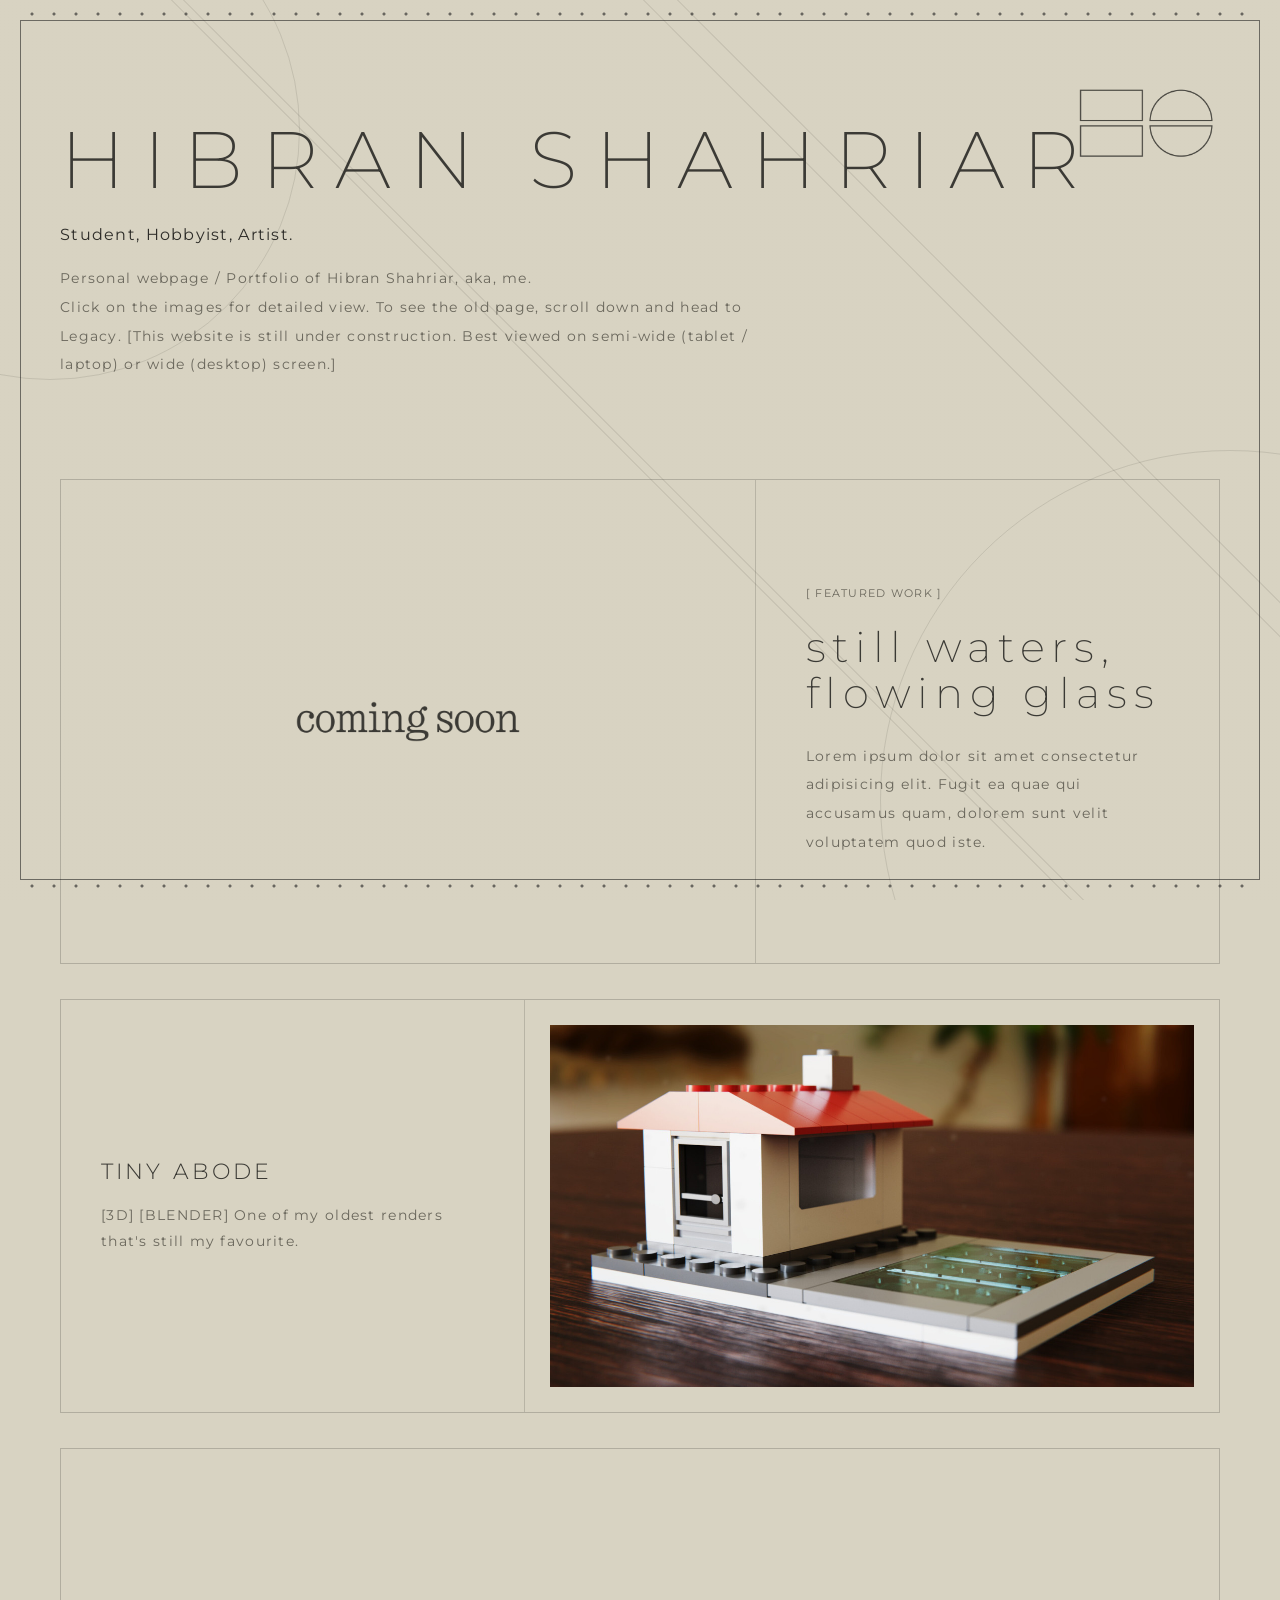
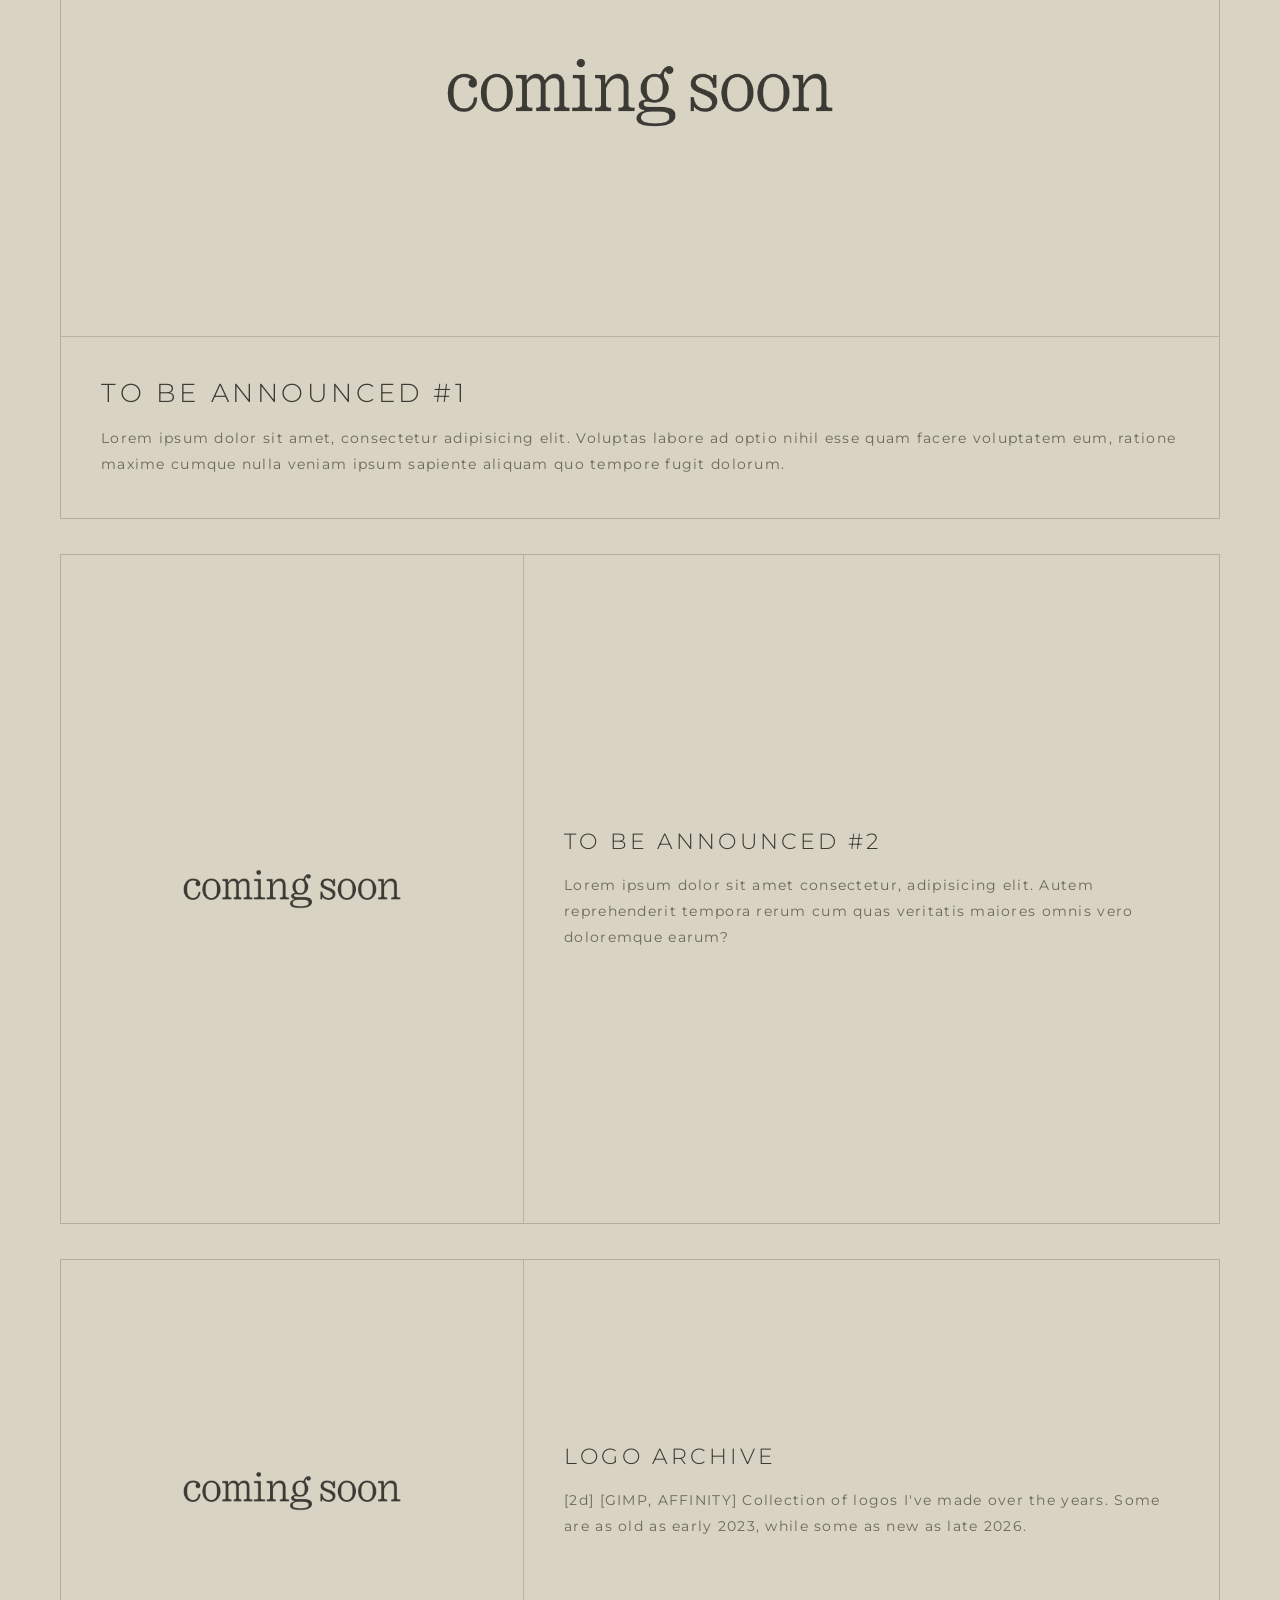
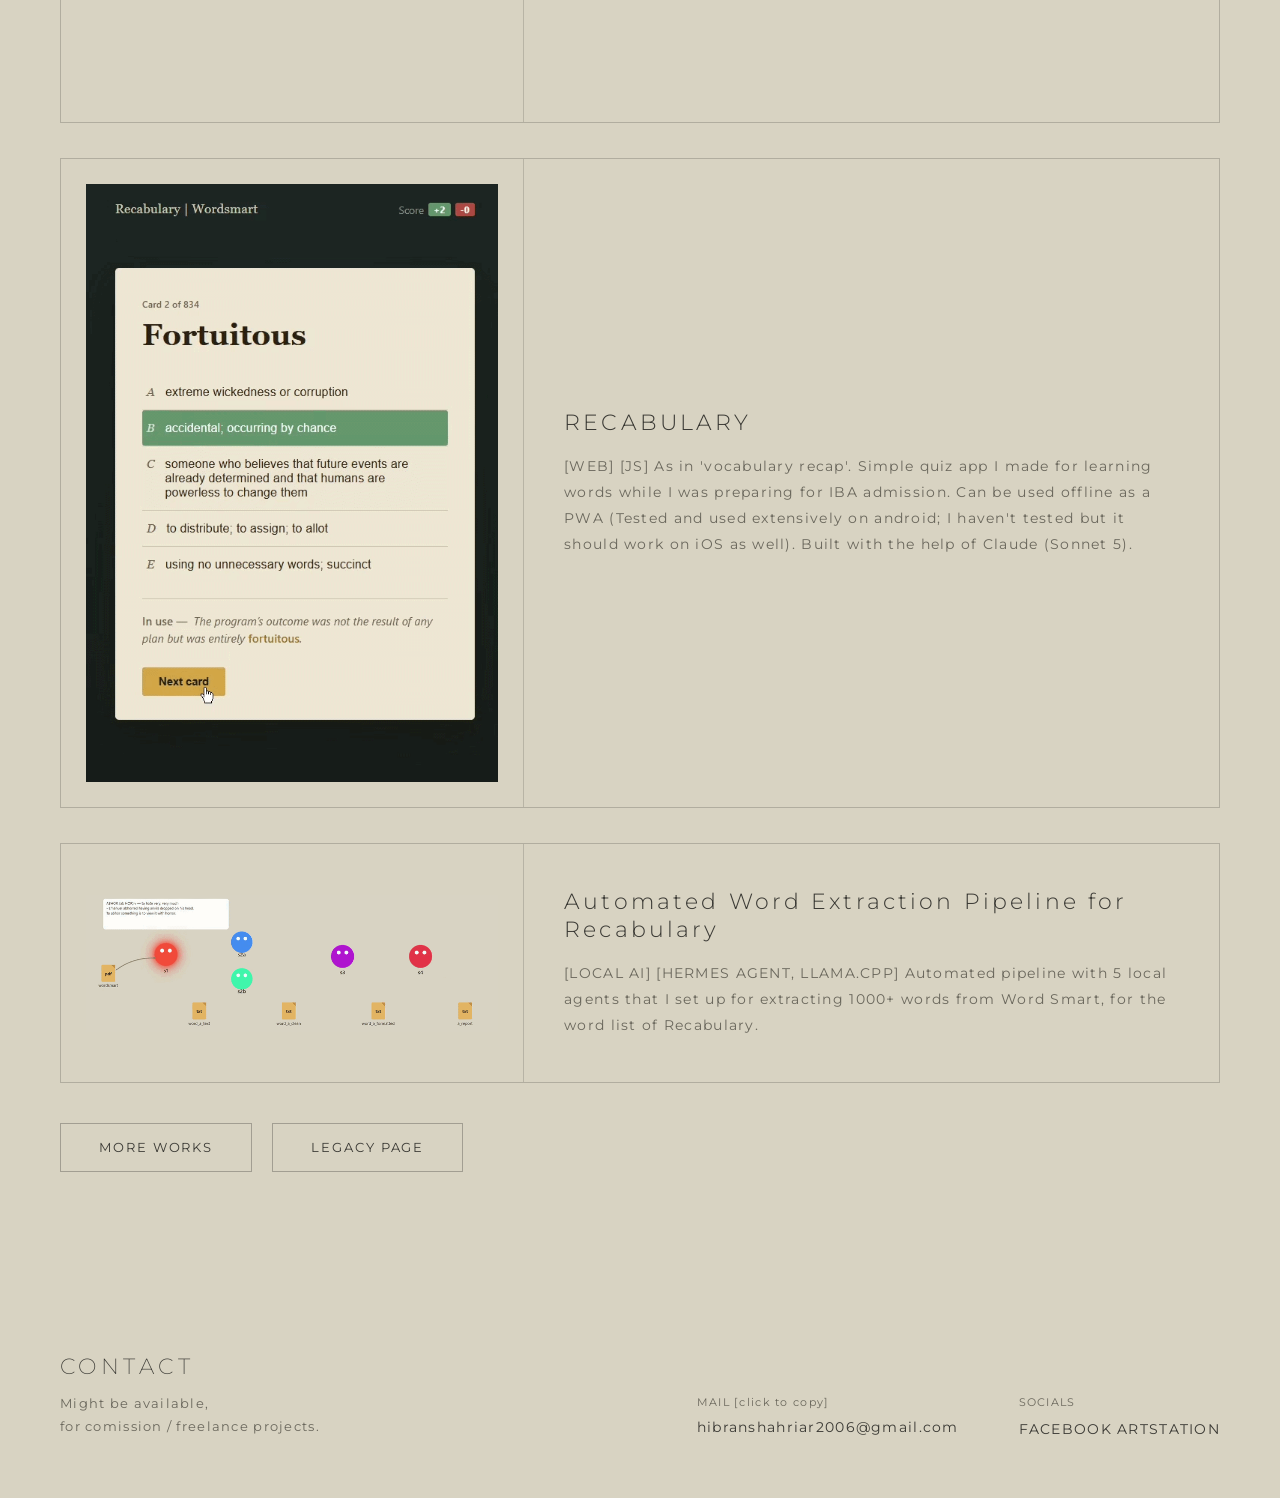
==== commit 20eb6120: "big hand Add weap page; update portfolio and recabulary: Add a new weap section (index, favicon, log" ====
--- a/index.html
+++ b/index.html
@@ -3,6 +3,7 @@
 <head>
 <meta charset="UTF-8" />
 <meta name="viewport" content="width=device-width, initial-scale=1.0" />
+<meta name="description" content="Personal webpage/portfolio of Hibran Shahriar">
 
 <title>Hibran Shahriar</title>
 
@@ -631,7 +632,8 @@
         </p>
 
         <p class="hero-description">
-            Portfolio / Personal webpage of Hibran Shahriar, aka, me.<br>Click on the images for detailed view. To see the old page, scroll down and head to Legacy. [This website is still under construction]
+            Personal webpage / Portfolio of Hibran Shahriar, aka, me.<br>Click on the images for detailed view. To see the old page, scroll down and head to Legacy.
+            [This website is still under construction. Best viewed on semi-wide (tablet / laptop) or wide (desktop) screen.]
         </p>
 
     </section>
@@ -685,10 +687,54 @@
             </div>
         </article>
 
+        <article class="vertical-work-card">
+
+            <div class="vertical-work-image">
+                <a href="#">
+                    <img src="tba_w.png" alt="">
+                </a>
+            </div>
+
+            <div class="vertical-work-content">
+
+                <h3 class="vertical-work-title">
+                    TO BE ANNOUNCED #1
+                </h3>
+
+                <p class="vertical-work-description">
+                    Lorem ipsum dolor sit amet, consectetur adipisicing elit. Voluptas labore ad optio nihil esse quam facere voluptatem eum, ratione maxime cumque nulla veniam ipsum sapiente aliquam quo tempore fugit dolorum.
+                </p>
+
+            </div>
+
+        </article>
+
         <article class="work-card">
 
             <div class="work-image">
                 <a href="#">
+                    <img src="tba_p.png">
+                </a>
+            </div>
+
+            <div class="work-content">
+
+                <h3 class="work-title">
+                    TO BE ANNOUNCED #2
+                </h3>
+
+                <p class="work-description">
+                    Lorem ipsum dolor sit amet consectetur, adipisicing elit. Autem reprehenderit tempora rerum cum quas veritatis maiores omnis vero doloremque earum?
+                </p>
+
+            </div>
+
+        </article>
+
+        <article class="work-card">
+
+            <div class="work-image">
+                <a href="./logos/">
                     <img src="tba_s.png">
                 </a>
             </div>
@@ -696,11 +742,11 @@
             <div class="work-content">
 
                 <h3 class="work-title">
-                    #3 TO BE ANNOUNCED
+                    LOGO ARCHIVE
                 </h3>
 
                 <p class="work-description">
-                    Lorem ipsum dolor sit amet consectetur, adipisicing elit. Autem reprehenderit tempora rerum cum quas veritatis maiores omnis vero doloremque earum?
+                    [2d] [GIMP, AFFINITY] Collection of logos I've made over the years. Some are as old as early 2023, while some as new as late 2026.
                 </p>
 
             </div>
@@ -731,41 +777,19 @@
         <article class="work-card">
 
             <div class="work-image">
-                <a href="#">
-                    <img src="tba_p.png">
+                <a href="./weap/">
+                    <img src="./weap/weap_ani.gif" alt="">
                 </a>
             </div>
 
             <div class="work-content">
 
                 <h3 class="work-title">
-                    #5 TO BE ANNOUNCED
+                    Automated Word Extraction Pipeline for Recabulary
                 </h3>
 
                 <p class="work-description">
-                    Lorem ipsum dolor sit, amet consectetur adipisicing elit. Accusantium, minus id odit dicta laboriosam necessitatibus numquam sed soluta beatae libero!
-                </p>
-
-            </div>
-
-        </article>
-
-        <article class="vertical-work-card">
-
-            <div class="vertical-work-image">
-                <a href="./logos/">
-                    <img src="tba_w.png" alt="">
-                </a>
-            </div>
-
-            <div class="vertical-work-content">
-
-                <h3 class="vertical-work-title">
-                    LOGO ARCHIVE
-                </h3>
-
-                <p class="vertical-work-description">
-                    Lorem, ipsum dolor sit amet consectetur adipisicing elit. Commodi iusto magni voluptas ab quidem labore sit voluptates, vel omnis laborum cumque similique quos minima libero sapiente odio perferendis, error eaque.
+                    [LOCAL AI] [HERMES AGENT, LLAMA.CPP] Automated pipeline with 5 local agents that I set up for extracting 1000+ words from Word Smart, for the word list of Recabulary.
                 </p>
 
             </div>
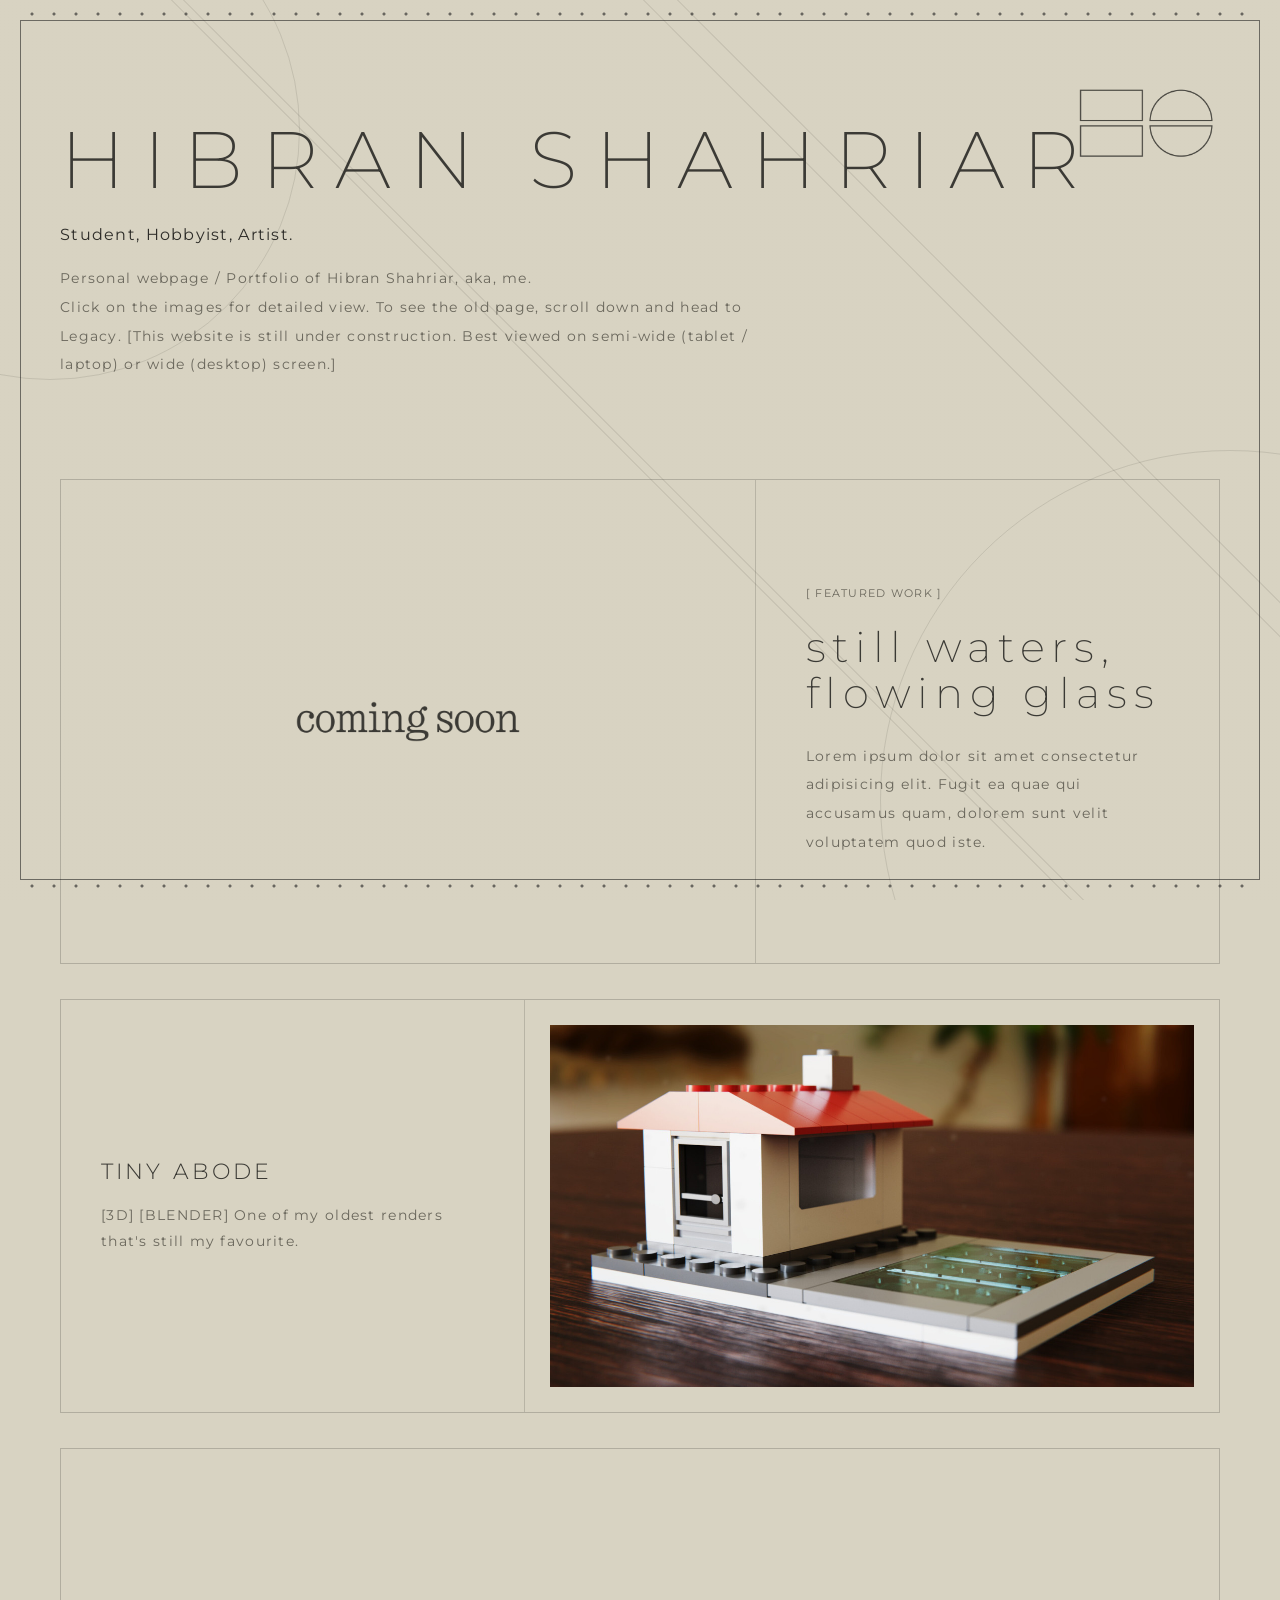
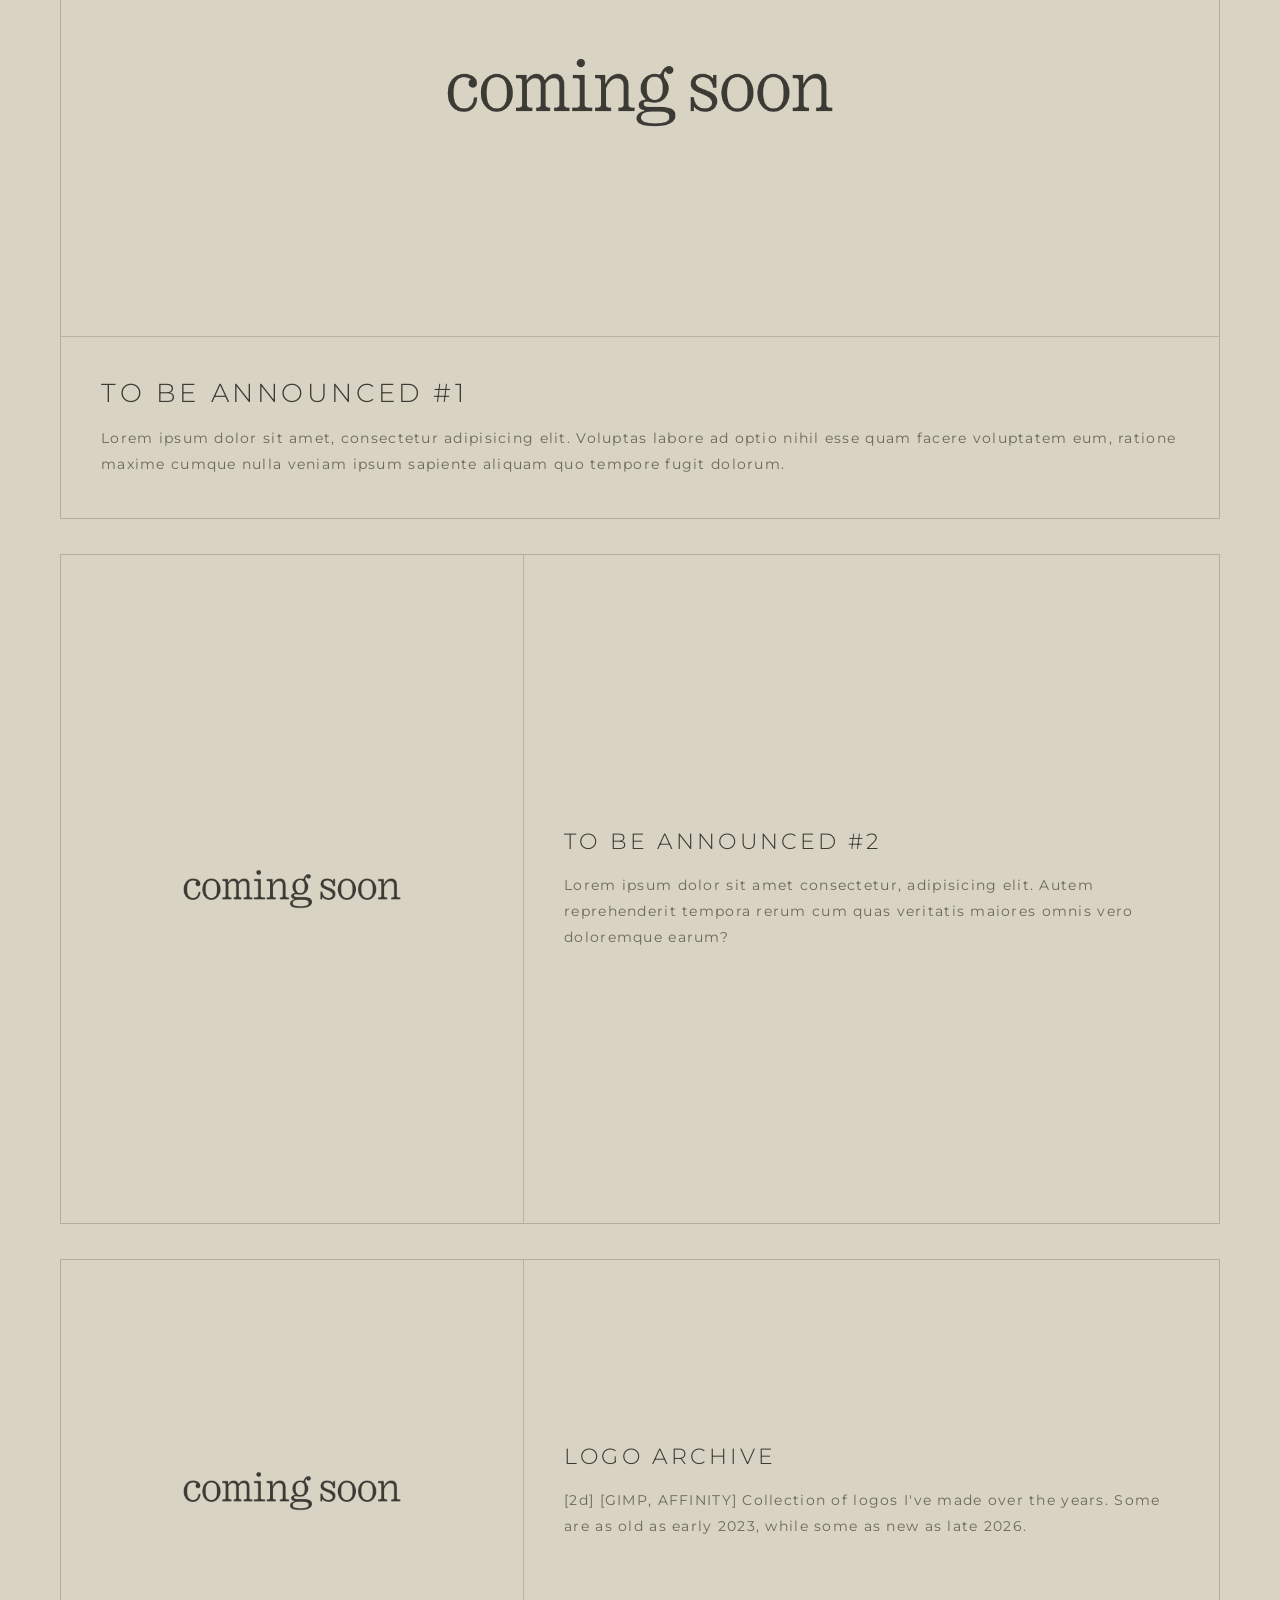
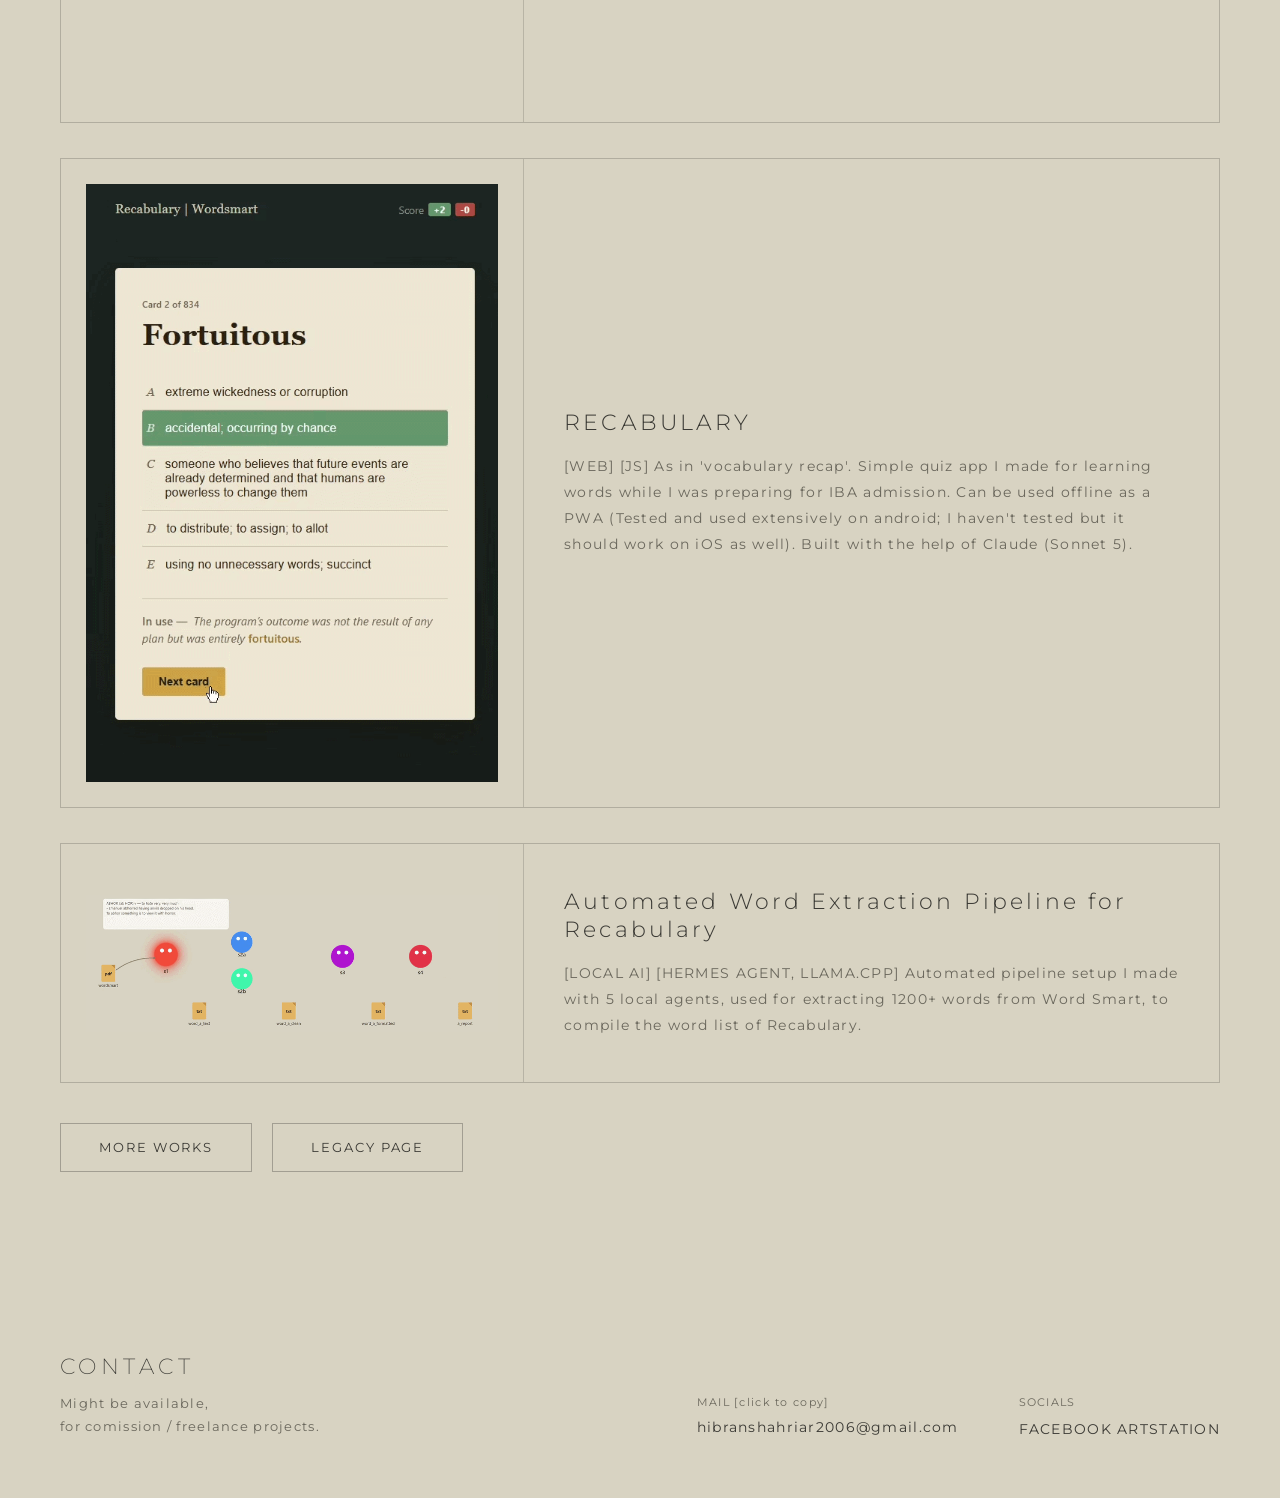
==== commit 9c2f3815: "Refresh Recabulary portfolio copy Updated the project description in the main portfolio and WEAP pag" ====
--- a/index.html
+++ b/index.html
@@ -789,7 +789,7 @@
                 </h3>
 
                 <p class="work-description">
-                    [LOCAL AI] [HERMES AGENT, LLAMA.CPP] Automated pipeline with 5 local agents that I set up for extracting 1000+ words from Word Smart, for the word list of Recabulary.
+                    [LOCAL AI] [HERMES AGENT, LLAMA.CPP] Automated pipeline setup I made with 5 local agents, used for extracting 1200+ words from Word Smart, to compile the word list of Recabulary.
                 </p>
 
             </div>
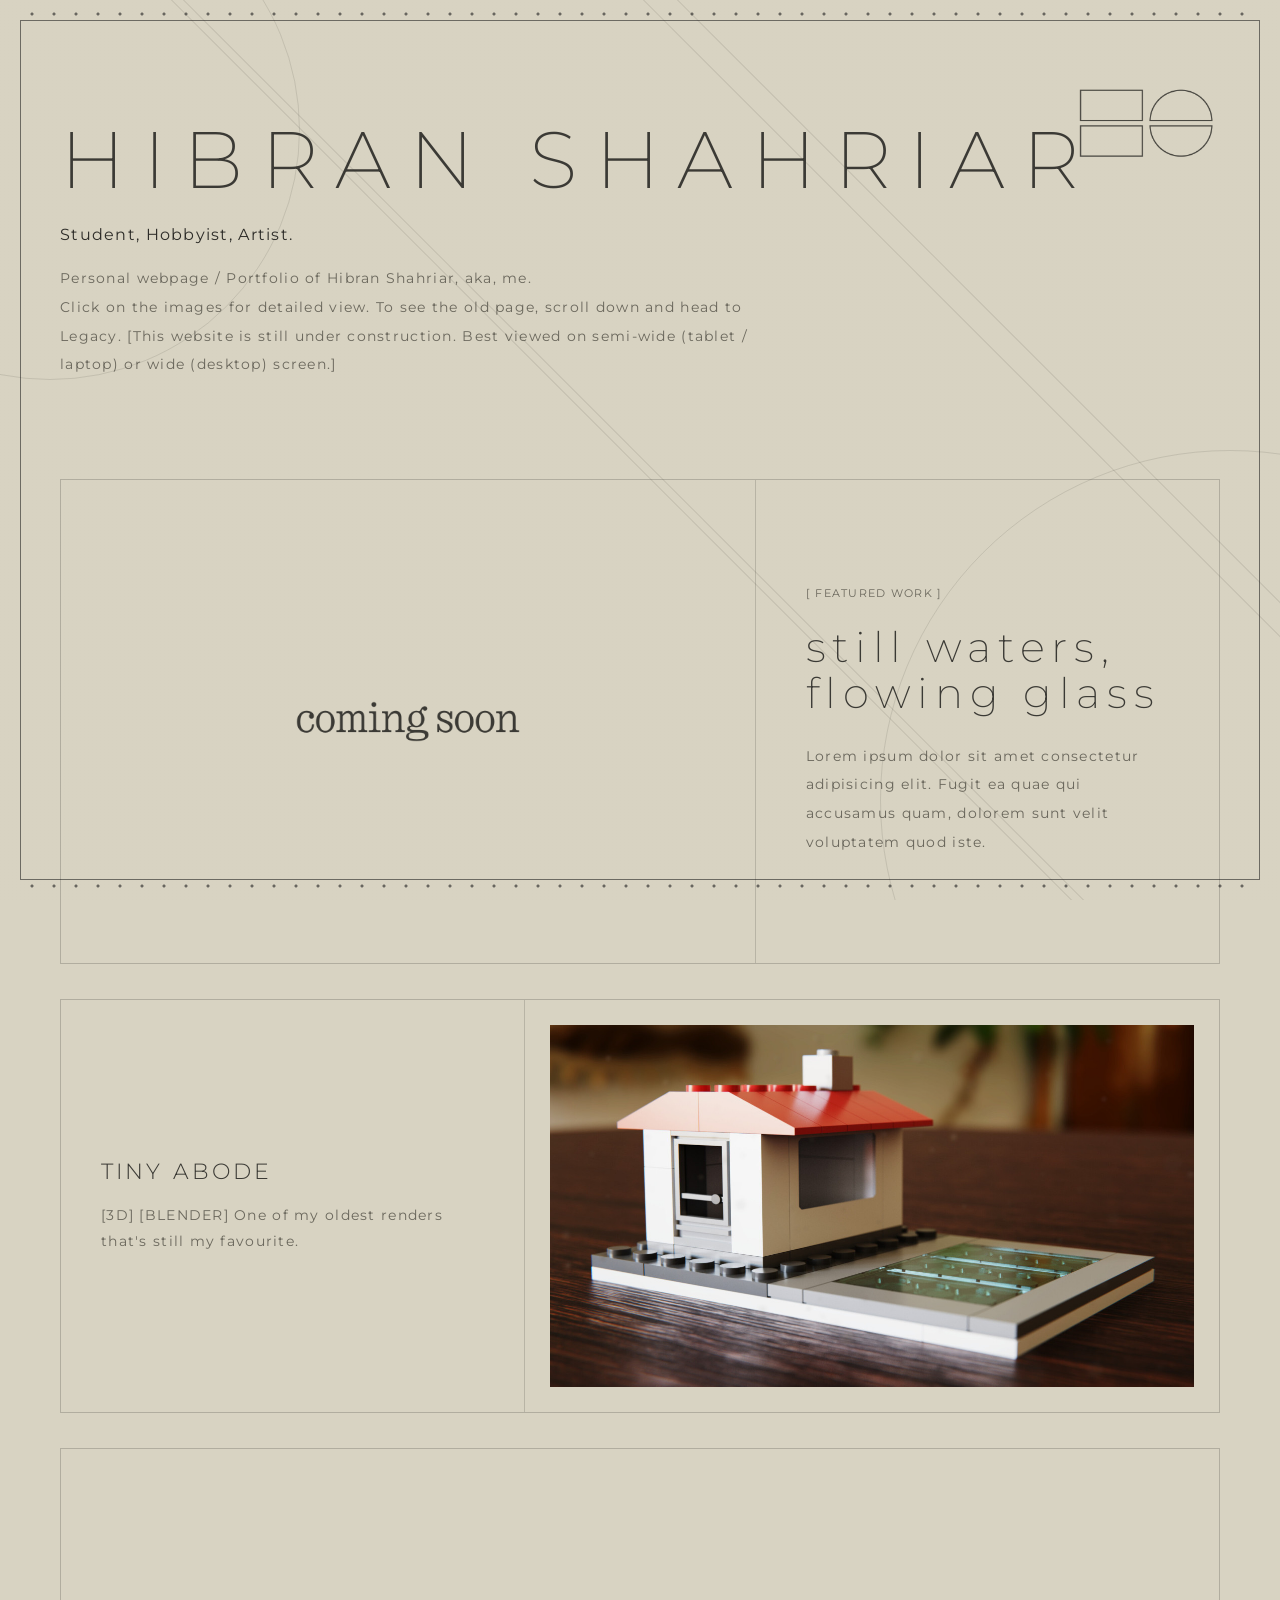
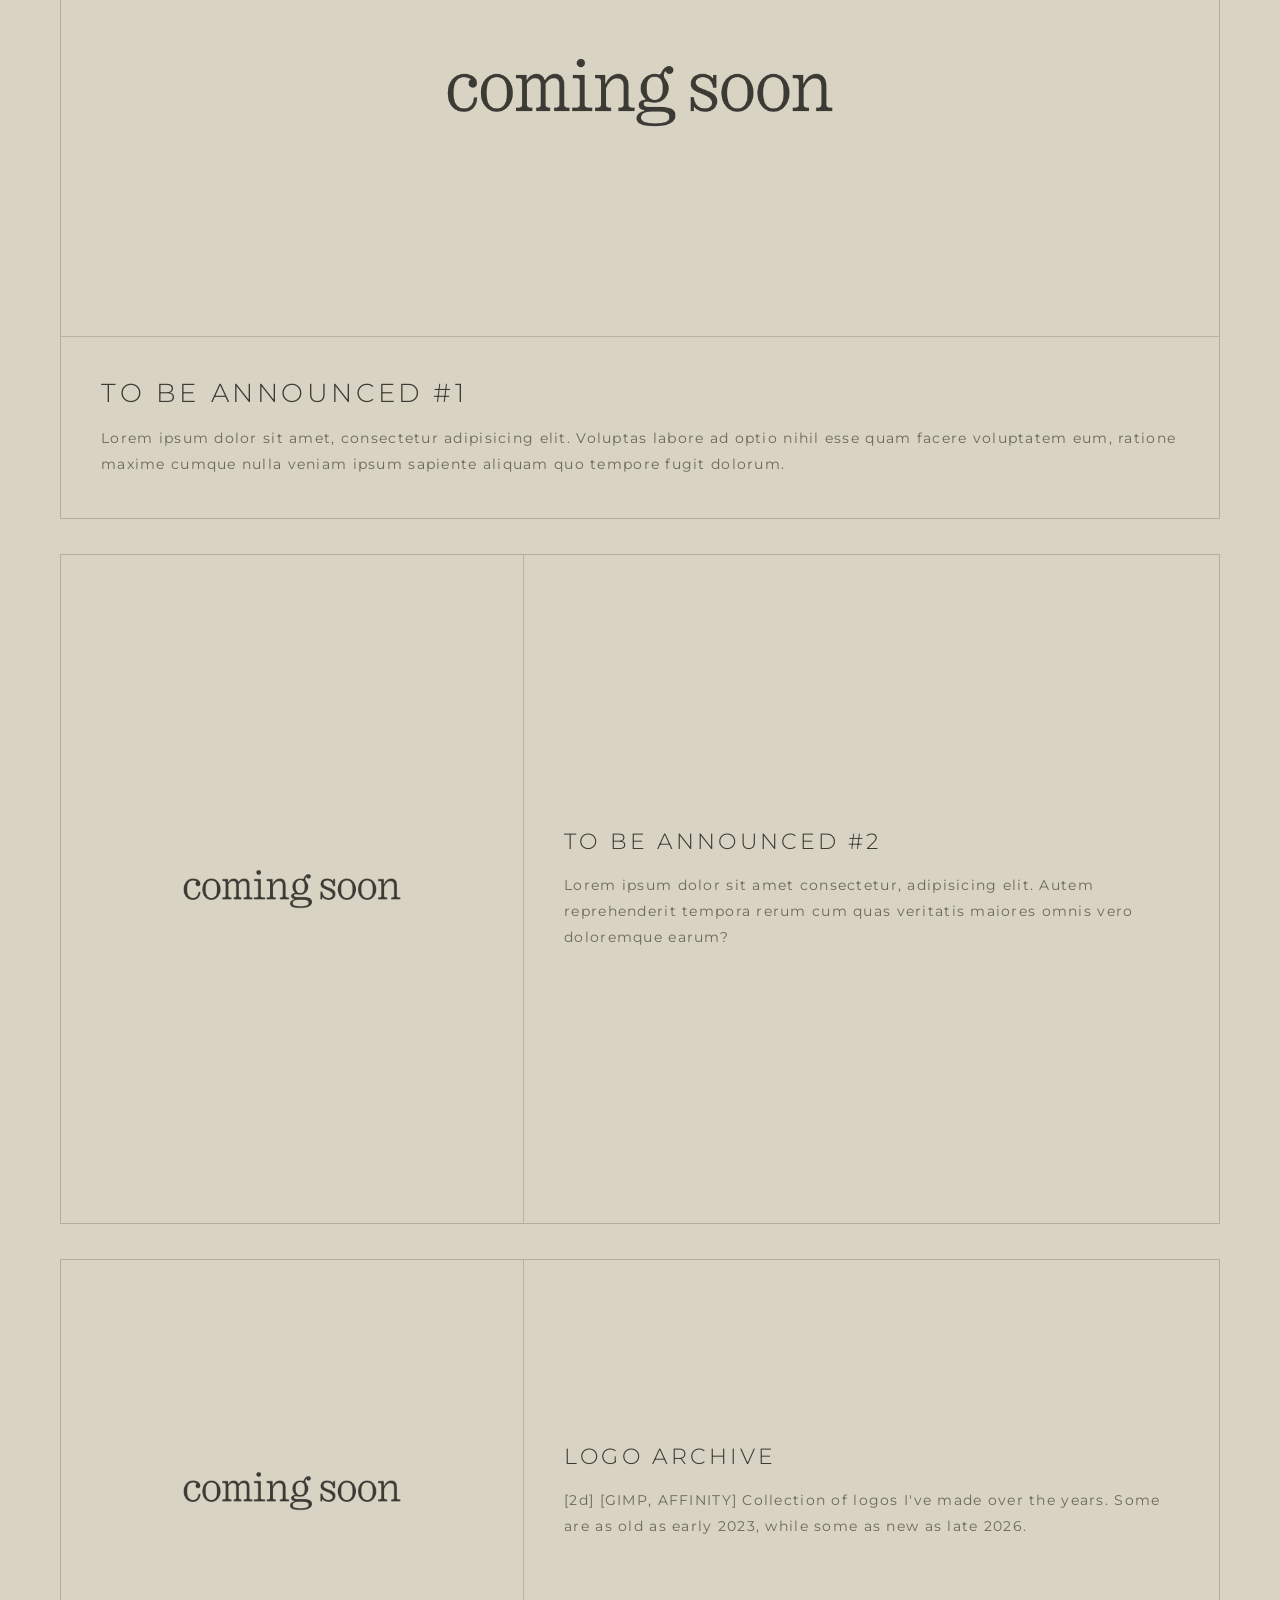
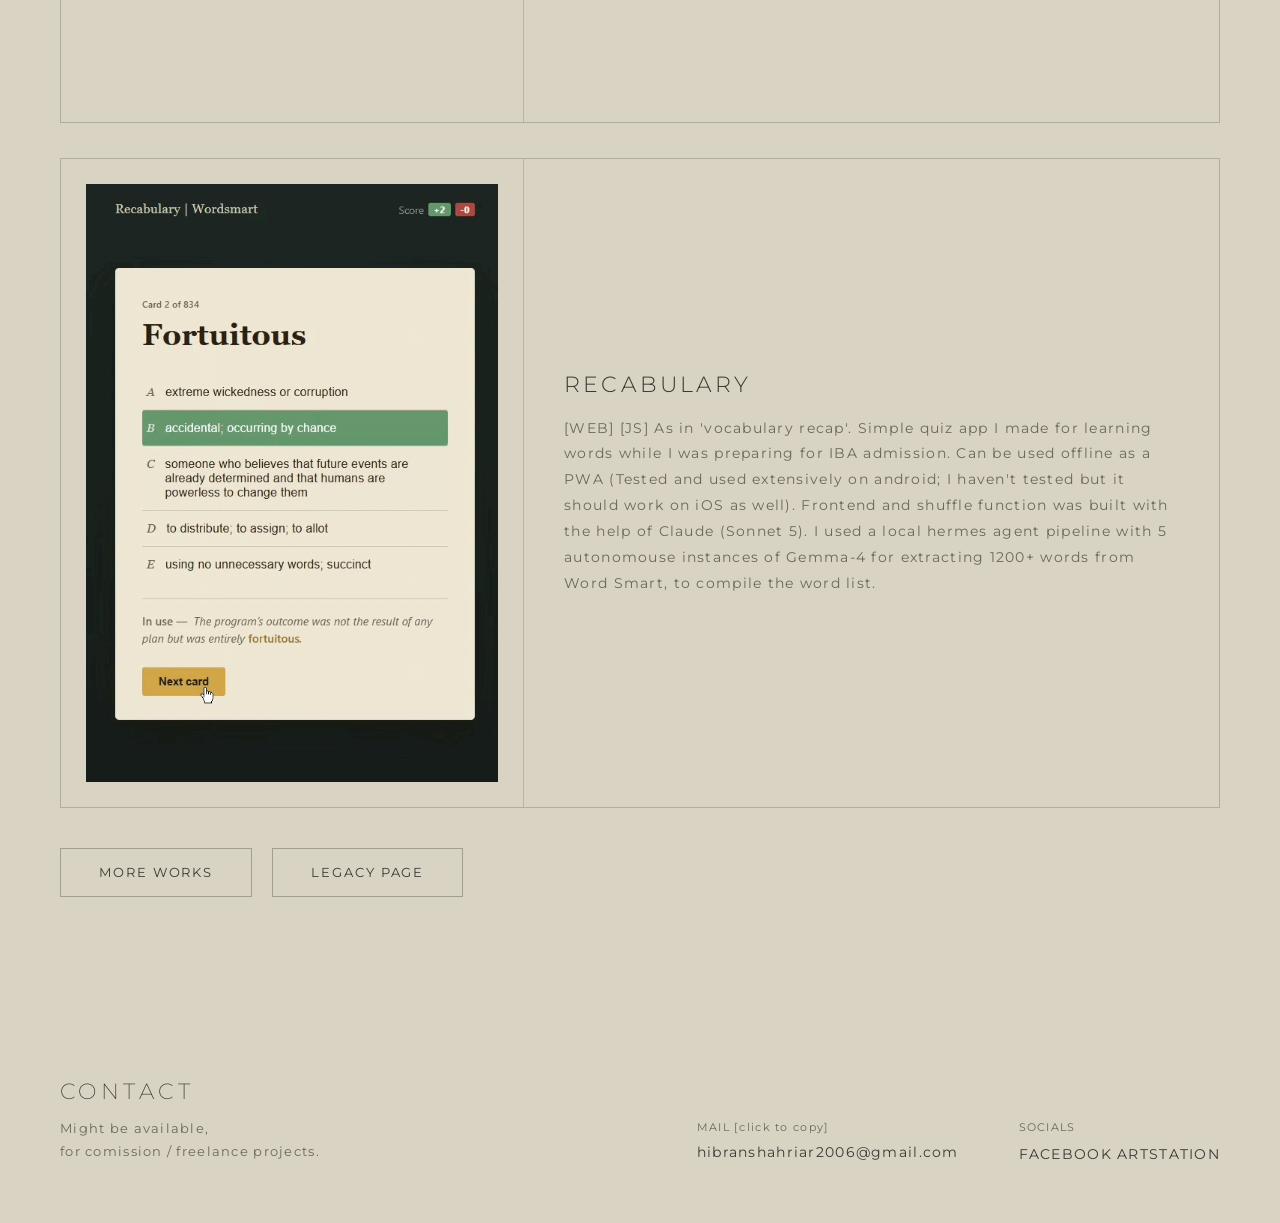
==== commit ebced4da: "Consolidate Recabulary project details This change folds the local AI word-extraction pipeline detai" ====
--- a/index.html
+++ b/index.html
@@ -768,30 +768,10 @@
                 </h3>
 
                 <p class="work-description">
-                    [WEB] [JS] As in 'vocabulary recap'. Simple quiz app I made for learning words while I was preparing for IBA admission. Can be used offline as a PWA (Tested and used extensively on android; I haven't tested but it should work on iOS as well). Built with the help of Claude (Sonnet 5).
-
-            </div>
-
-        </article>
-
-        <article class="work-card">
-
-            <div class="work-image">
-                <a href="./weap/">
-                    <img src="./weap/weap_ani.gif" alt="">
-                </a>
-            </div>
-
-            <div class="work-content">
-
-                <h3 class="work-title">
-                    Automated Word Extraction Pipeline for Recabulary
-                </h3>
-
-                <p class="work-description">
-                    [LOCAL AI] [HERMES AGENT, LLAMA.CPP] Automated pipeline setup I made with 5 local agents, used for extracting 1200+ words from Word Smart, to compile the word list of Recabulary.
-                </p>
-
+                    [WEB] [JS] As in 'vocabulary recap'. Simple quiz app I made for learning words while I was preparing for IBA admission.
+                    Can be used offline as a PWA (Tested and used extensively on android; I haven't tested but it should work on iOS as well).
+                    Frontend and shuffle function was built with the help of Claude (Sonnet 5).
+                    I used a local hermes agent pipeline with 5 autonomouse instances of Gemma-4 for extracting 1200+ words from Word Smart, to compile the word list. 
             </div>
 
         </article>
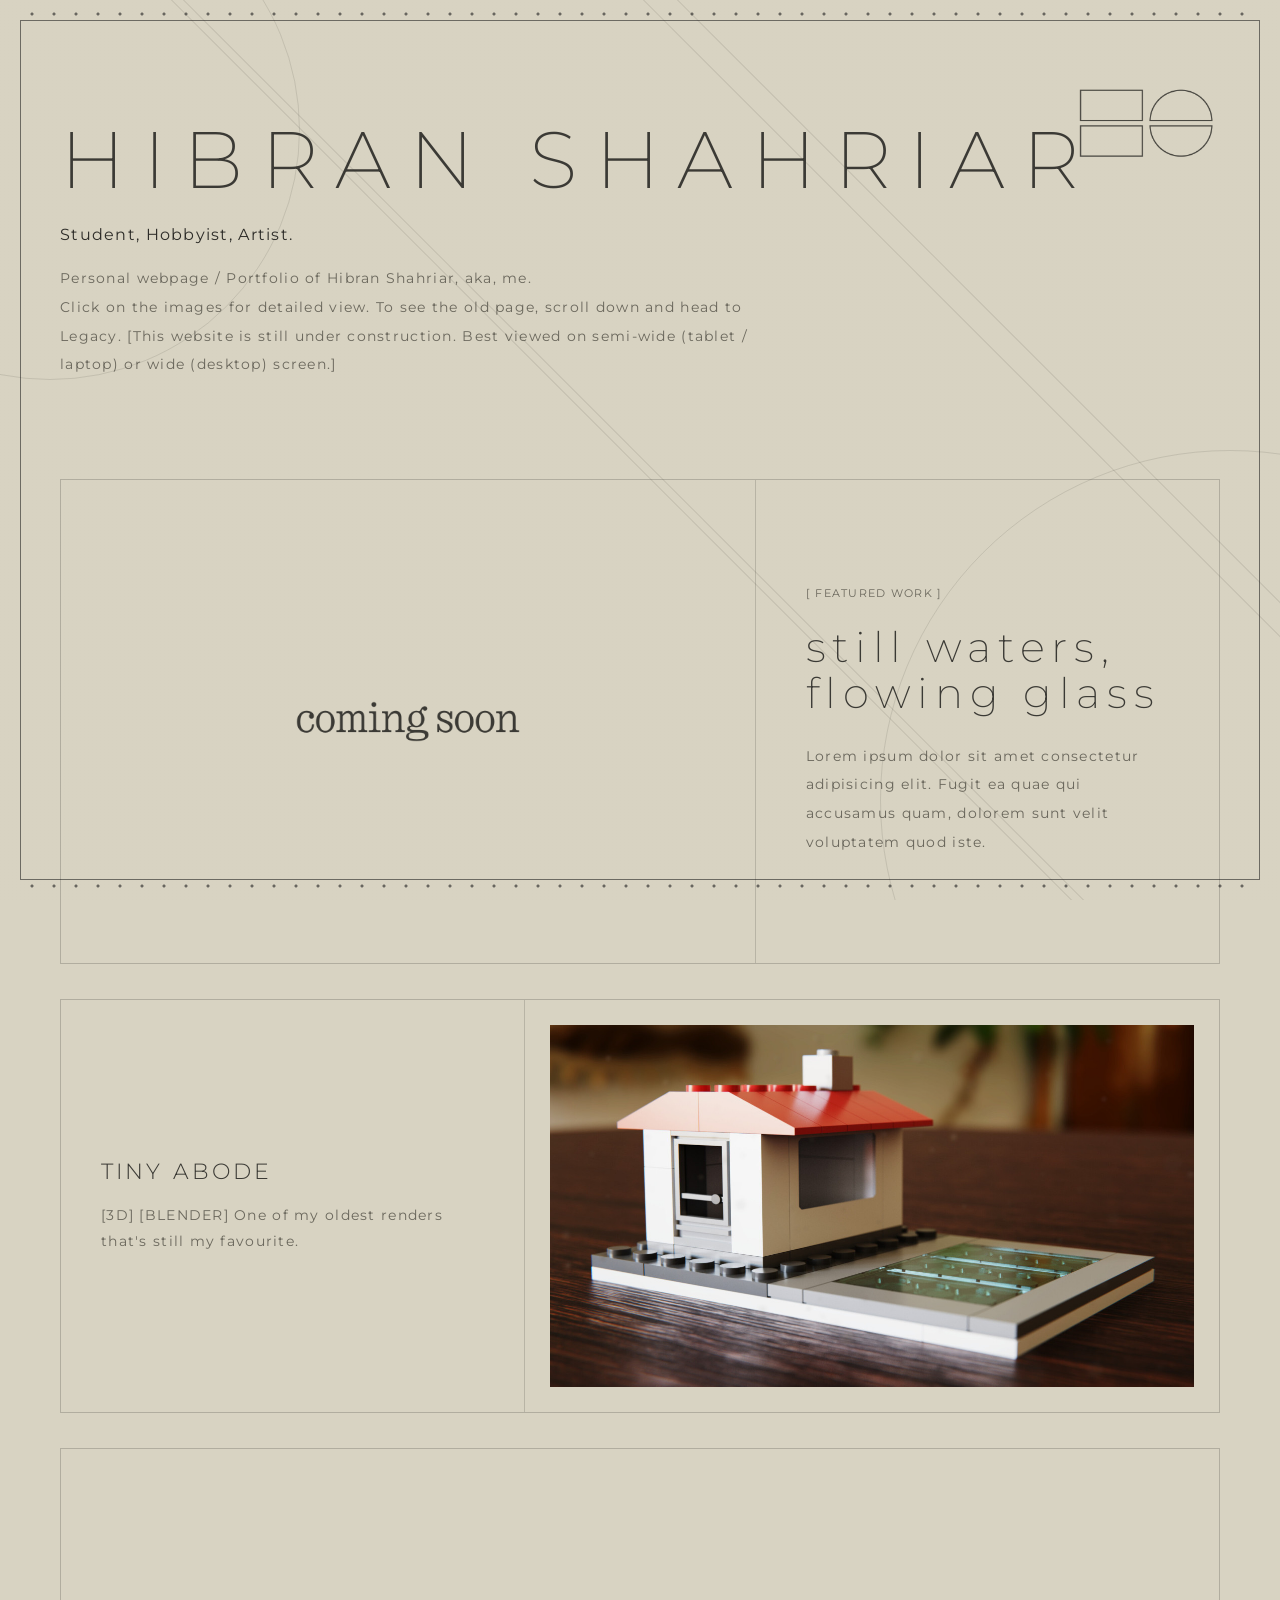
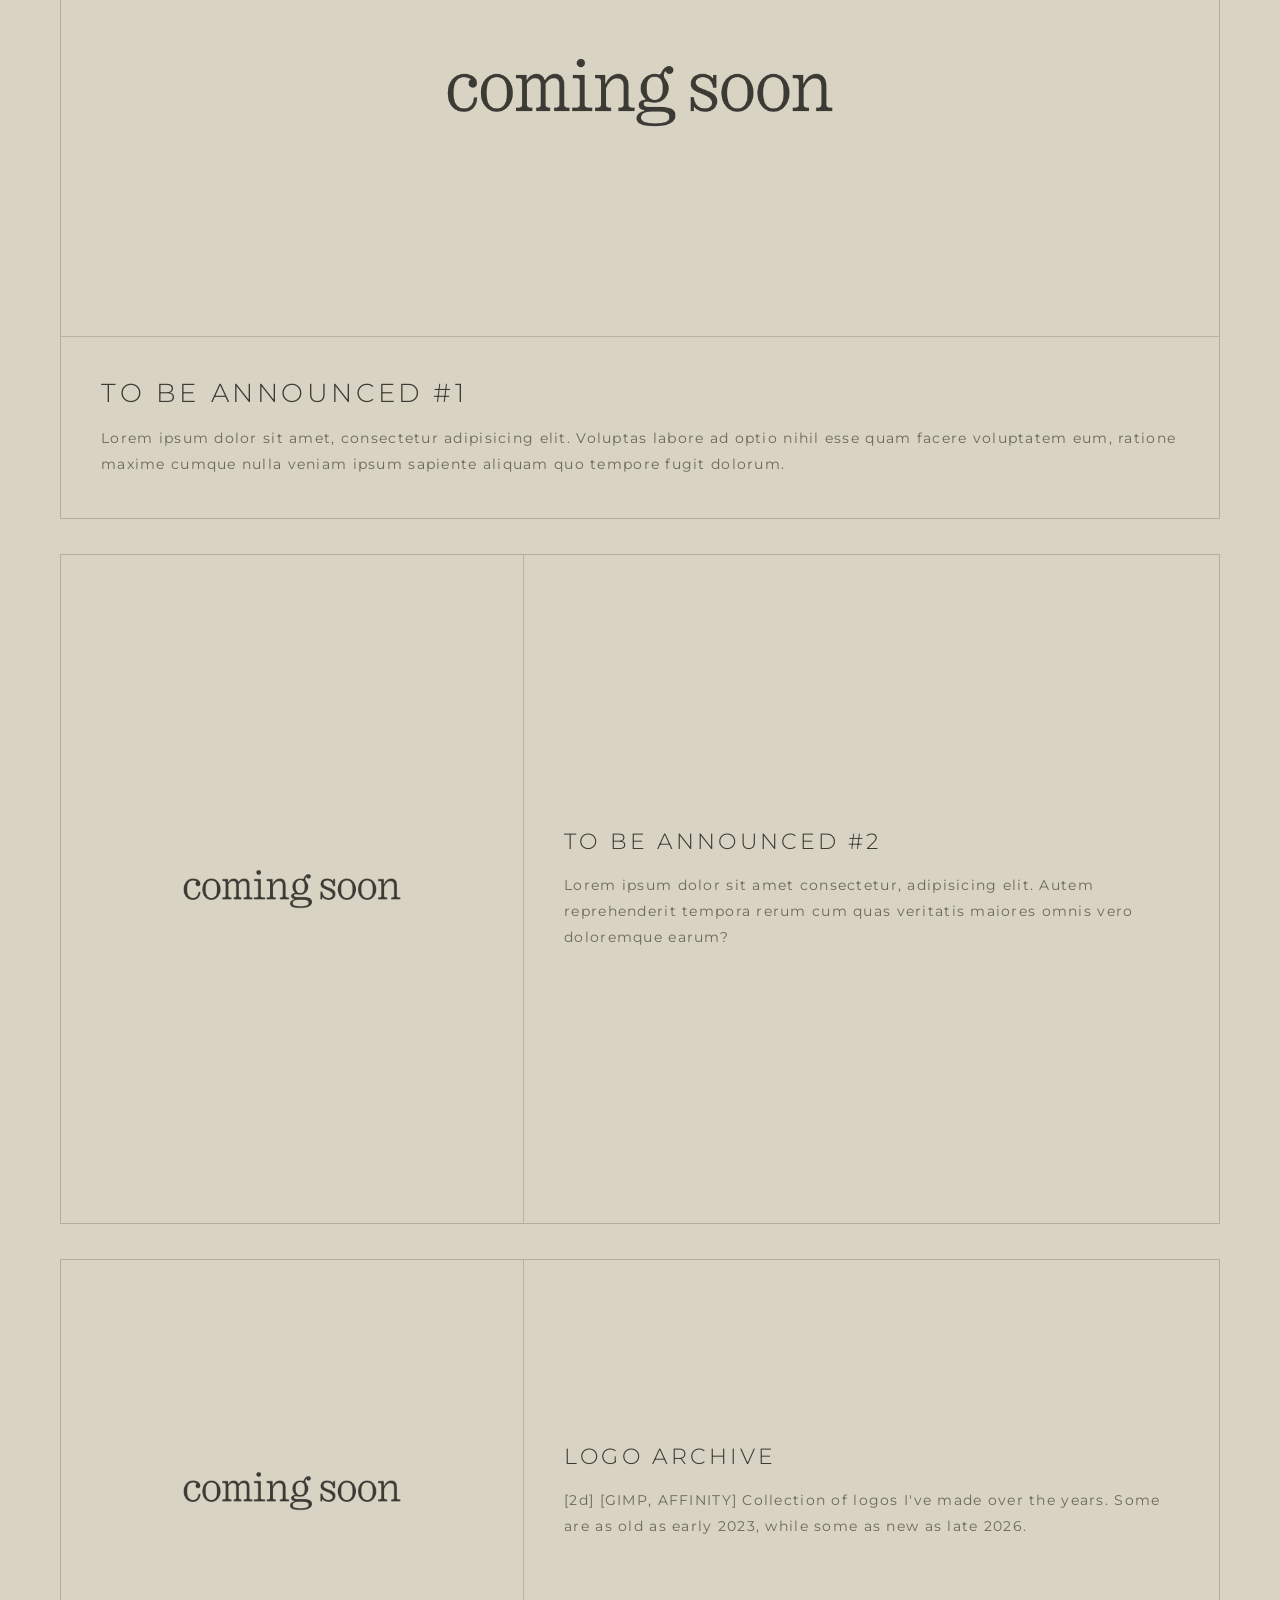
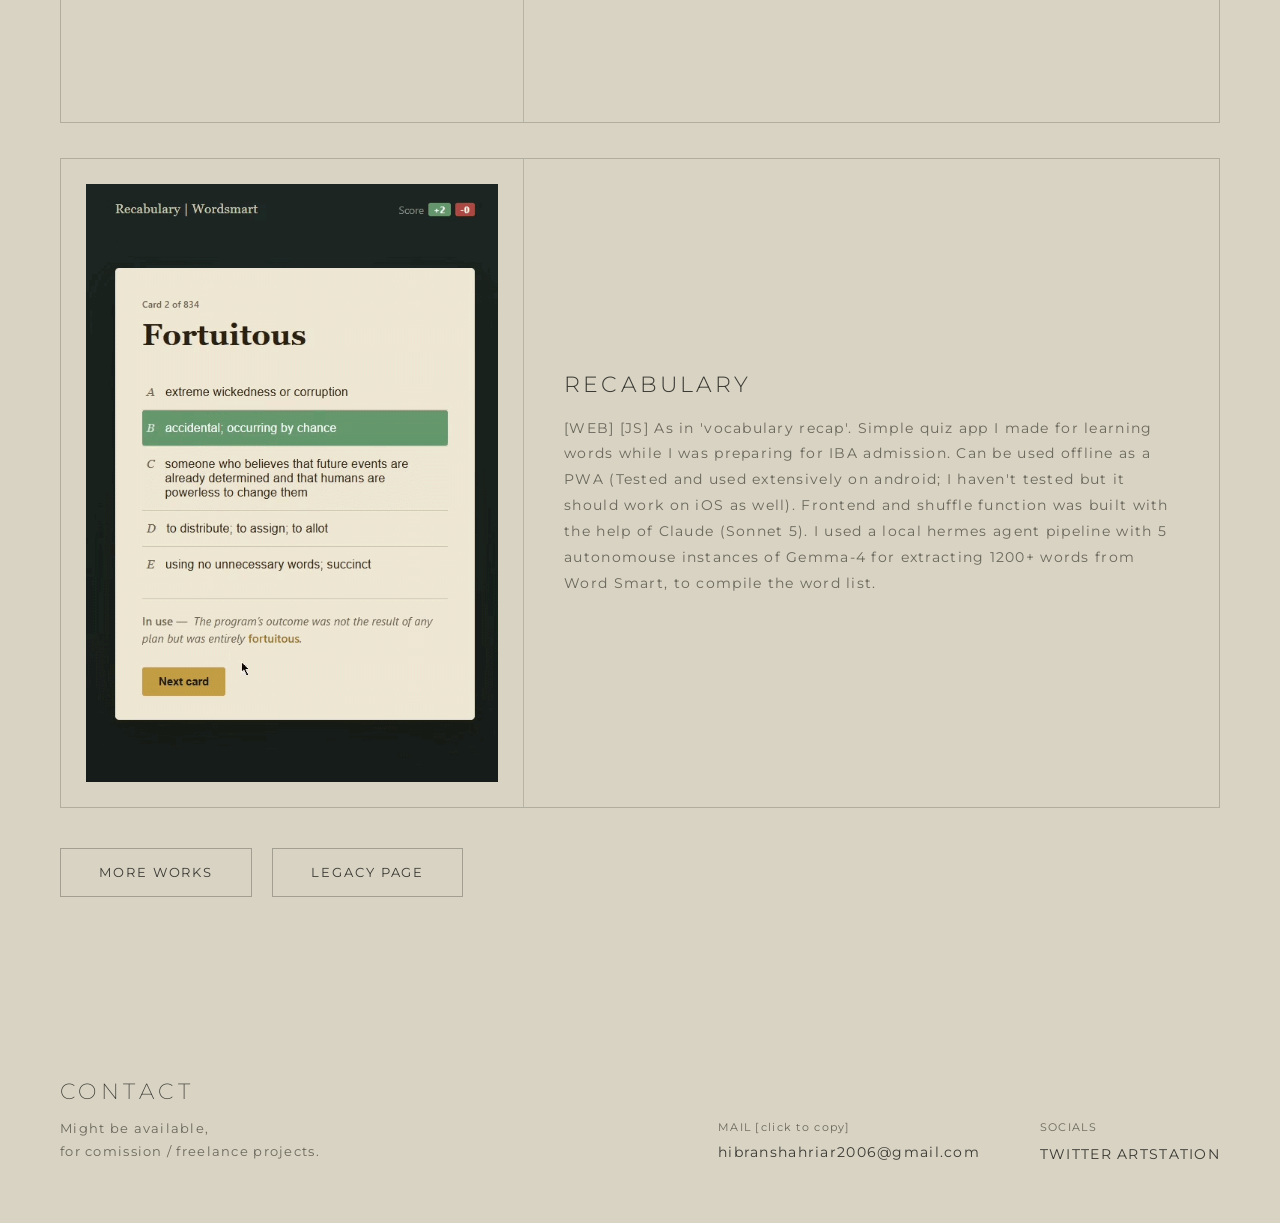
==== commit e61ccc33: "Update footer links to replace Facebook with Twitter" ====
--- a/index.html
+++ b/index.html
@@ -143,7 +143,6 @@
 
     background-image:
     radial-gradient(circle, rgba(30,30,30,0.6) 1px, transparent 2px);
-
     background-size:22px 10px;
 }
 
@@ -816,7 +815,7 @@
 
         <div class="footer-block">
             <span>SOCIALS</span>
-            <a href="https://www.facebook.com/hibran.shahriar" target="_blank">FACEBOOK</a>
+            <a href="https://x.com/EpycXt" target="_blank">TWITTER</a>
             <a href="https://www.artstation.com/epycxt" target="_blank">ARTSTATION</a>
         </div>
 
@@ -868,4 +867,4 @@
 </script>
 
 </body>
-</html>+</html>
